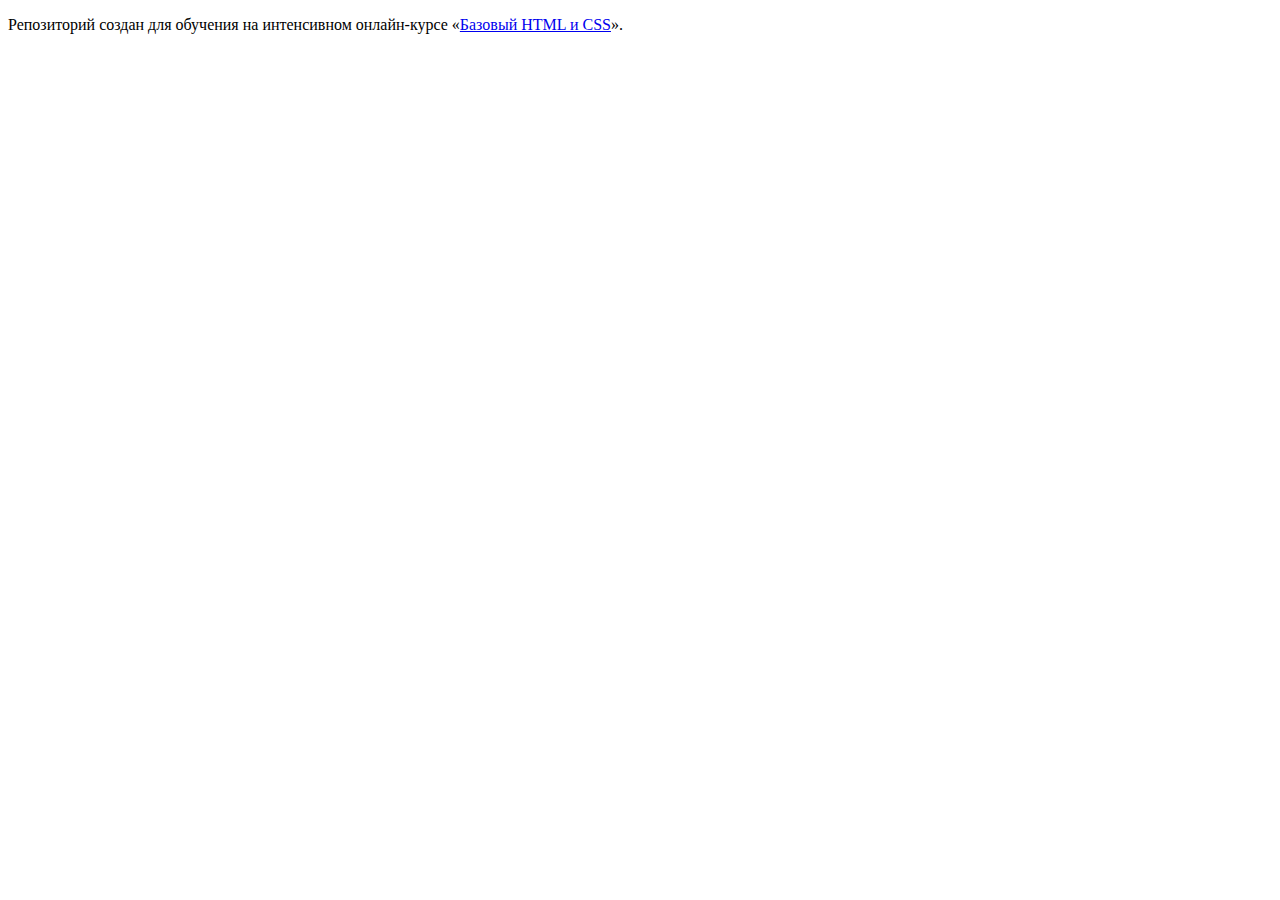
==== index.html @ a27f7fc7 ":hatching_chick:" ====
<!DOCTYPE html>
<html lang="ru">
  <head>
    <meta charset="utf-8">
    <title>HTML Academy: Нёрдс</title>
  </head>
  <body>

    <p>Репозиторий создан для обучения на интенсивном онлайн‑курсе «<a href="https://htmlacademy.ru/intensive/htmlcss">Базовый HTML и CSS</a>».</p>

  </body>
</html>
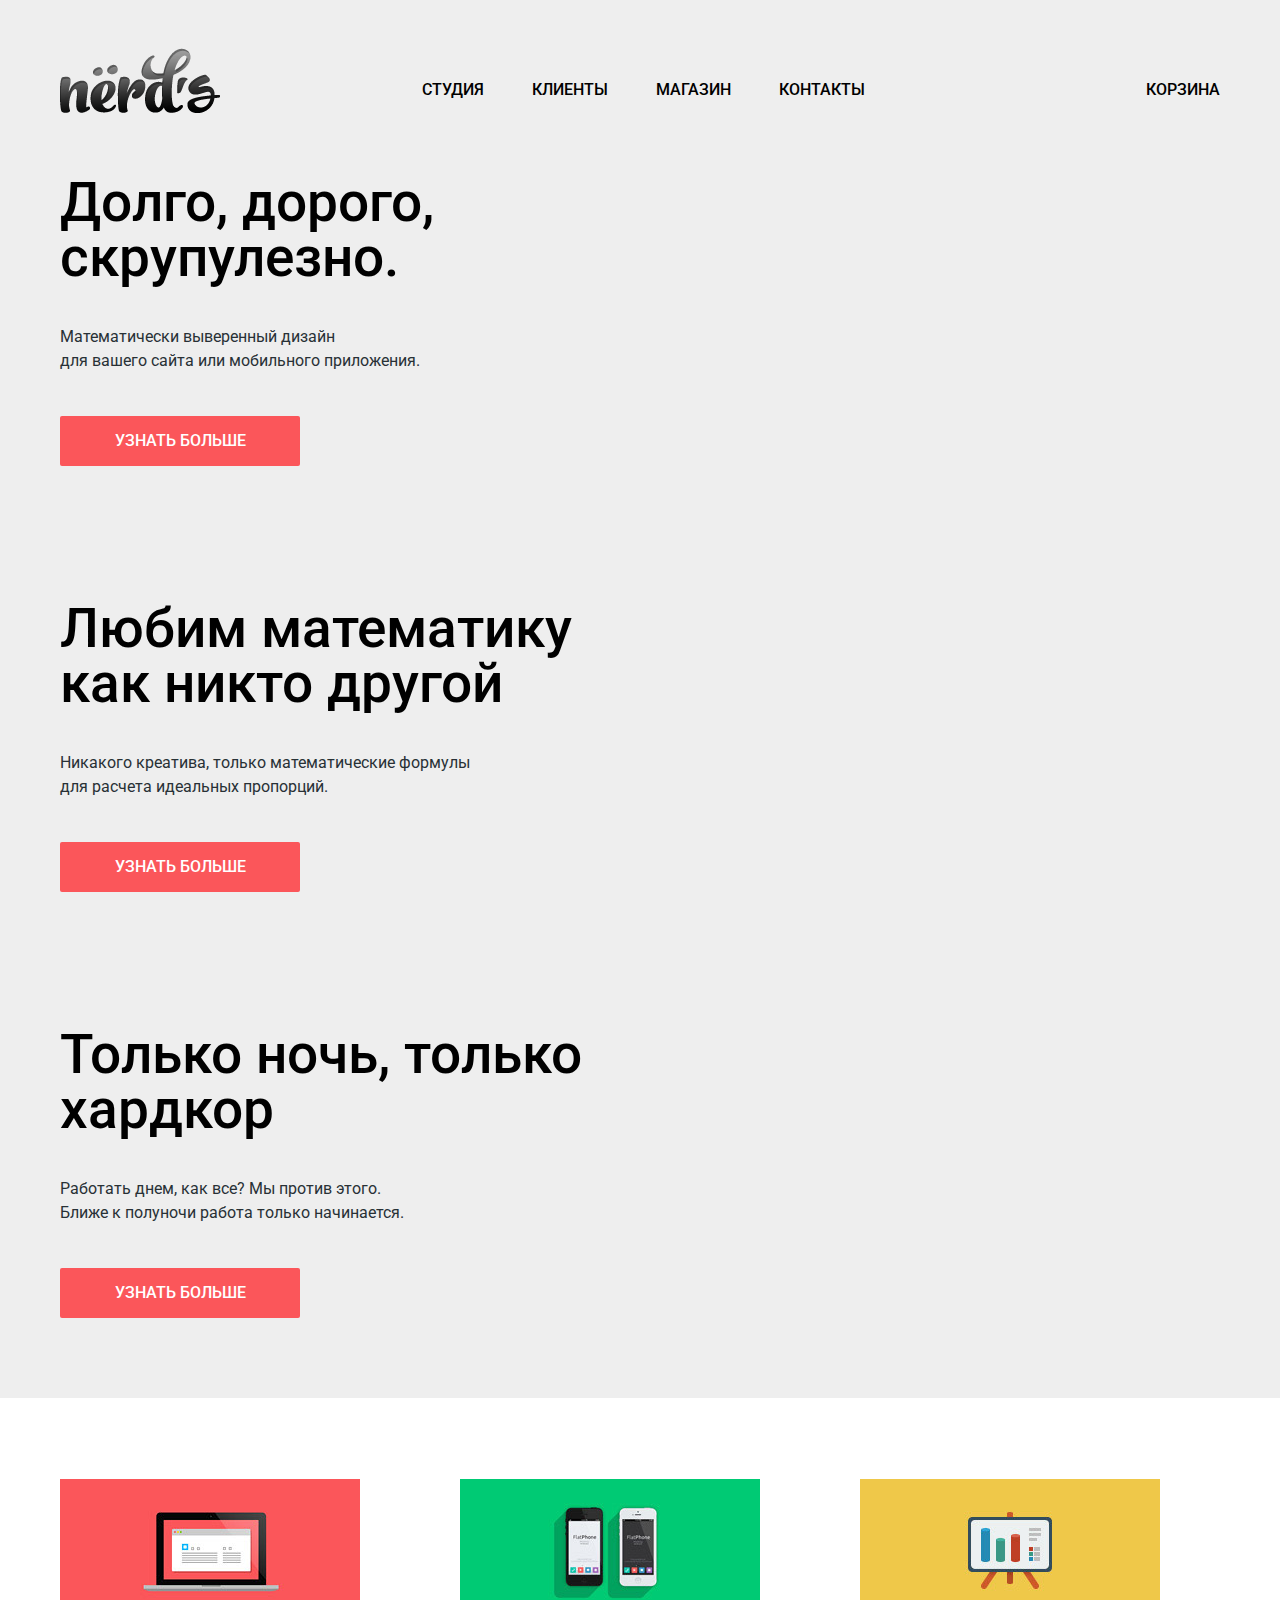
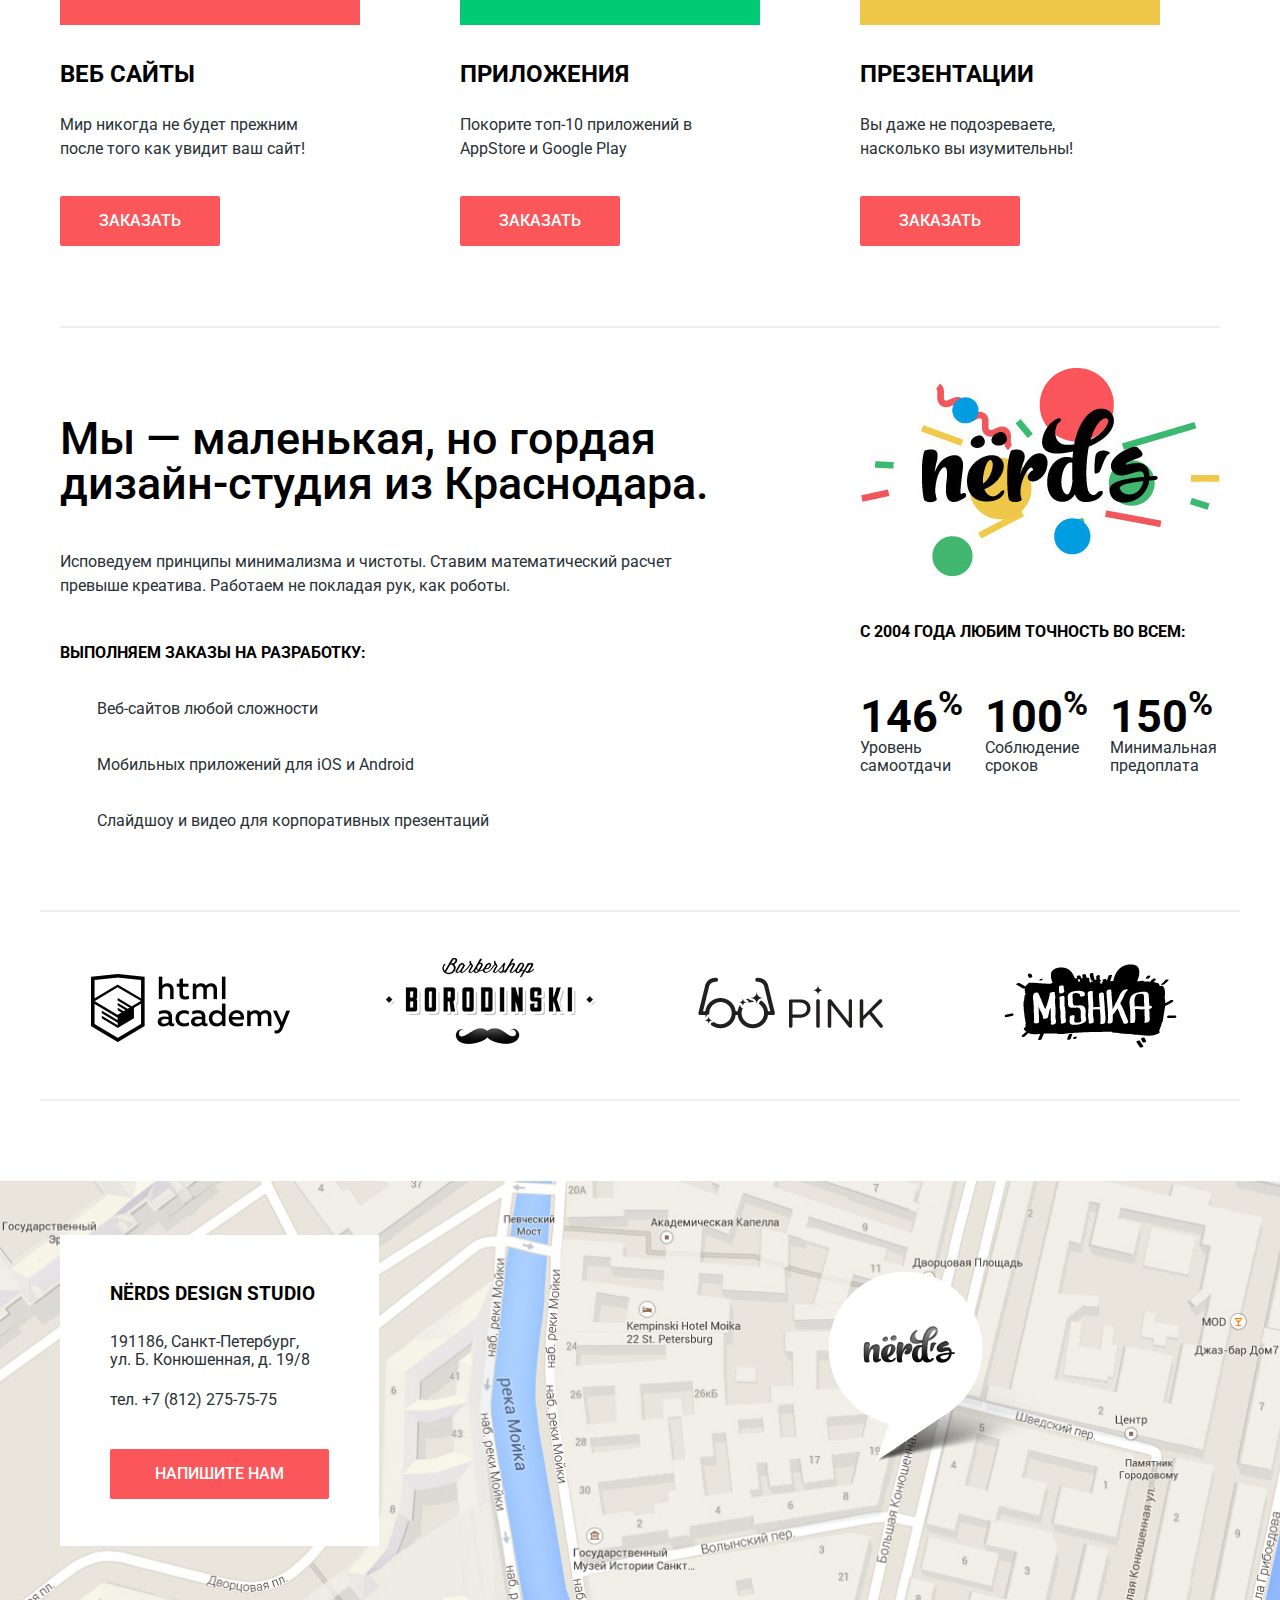
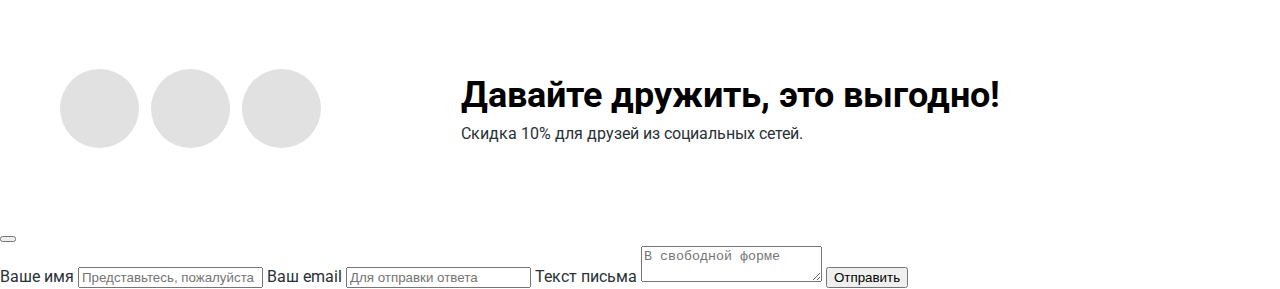
==== commit b2bfcce0: "Разметка + сетки" ====
--- a/index.html
+++ b/index.html
@@ -1,12 +1,187 @@
 <!DOCTYPE html>
 <html lang="ru">
-  <head>
-    <meta charset="utf-8">
-    <title>HTML Academy: Нёрдс</title>
-  </head>
-  <body>
+	<head>
+		<meta charset="utf-8">
+		<title>Nerds</title>
+		<link href="css/normalize.css" rel="stylesheet">
+		<link href="css/style.css" rel="stylesheet">
+		<link href="https://fonts.googleapis.com/css?family=Roboto:400,500,700&amp;subset=cyrillic,latin-ext" rel="stylesheet">
+	</head>
 
-    <p>Репозиторий создан для обучения на интенсивном онлайн‑курсе «<a href="https://htmlacademy.ru/intensive/htmlcss">Базовый HTML и CSS</a>».</p>
+	<body>
+		<div class="wrapper">
+			<header class="container header">
+				<div class="container-flex">
+					<a class="logo">
+						<img class="logo-image" src="img/header-logo.png" width="160" height="65">
+					</a>
 
-  </body>
+					<nav class="nav">
+						<a class="nav-link" href="#">Студия</a>
+						<a class="nav-link" href="#">Клиенты</a>
+						<a class="nav-link" href="catalog.html">Магазин</a>
+						<a class="nav-link" href="#">Контакты</a>
+					</nav>
+
+					<div class="basket">
+						<a class="basket-link" href="#">Корзина</a>
+					</div>
+				</div>
+			</header>
+
+			<div class="slider container">
+				<div class="slide slide-1">
+					<h2 class="slide-title">Долго, дорого, скрупулезно.</h2>
+
+					<p class="slide-description">
+						Математически выверенный дизайн<br>
+						для вашего сайта или мобильного приложения.
+					</p>
+
+					<a class="button" href="#">Узнать больше</a>
+				</div>
+				<div class="slide slide-2">
+					<h2 class="slide-title">Любим математику как никто другой</h2>
+
+					<p class="slide-description">
+						Никакого креатива, только математические формулы<br>
+						для расчета идеальных пропорций.
+					</p>
+
+					<a class="button" href="#">Узнать больше</a>
+				</div>
+				<div class="slide slide-3">
+					<h2 class="slide-title">Только ночь, только хардкор</h2>
+
+					<p class="slide-description">
+						Работать днем, как все? Мы против этого.<br>
+						Ближе к полуночи работа только начинается.
+					</p>
+
+					<a class="button" href="#">Узнать больше</a>
+				</div>
+			</div>
+		</div>
+
+		<main>
+			<section class="container advantages">
+				<ul class="advantages-list">
+					<li class="advantages-item">
+						<img class="advantages-image" src="img/advantages-1.jpg" width="300" height="146" alt="вууб сайты">
+						<h3 class="advantages-title">Веб сайты</h3>
+						<p class="advantages-description">Мир никогда не будет прежним после того как увидит ваш сайт!</p>
+						<a class="button order-button" href="">Заказать</a>
+					</li>
+
+					<li class="advantages-item">
+						<img class="advantages-image" src="img/advantages-2.jpg" width="300" height="146" alt="приложения">
+						<h3 class="advantages-title">Приложения</h3>
+						<p class="advantages-description">Покорите топ-10 приложений в AppStore и Google Play</p>
+						<a class="button order-button" href="">Заказать</a>
+					</li>
+
+					<li class="advantages-item">
+						<img class="advantages-image" src="img/advantages-3.jpg" width="300" height="146" alt="презентации">
+						<h3 class="advantages-title">Презентации</h3>
+						<p class="advantages-description">Вы даже не подозреваете, насколько вы изумительны!</p>
+						<a class="button order-button" href="">Заказать</a>
+					</li>
+				</ul>
+			</section>
+
+			<section class="about-us container">
+				<div class="about-us-content">
+					<div class="about-us-left">
+						<h2 class="about-us-title">Мы — маленькая, но гордая дизайн-студия из Краснодара.</h2>
+
+						<p class="about-us-description">
+							Исповедуем принципы минимализма и чистоты. Ставим математический расчет превыше креатива. Работаем не покладая рук, как роботы.
+						</p>
+
+						<p class="about-us-orders">Выполняем заказы на разработку:</p>
+
+						<ul class="services">
+							<li class="services-item">Веб-сайтов любой сложности</li>
+							<li class="services-item">Мобильных приложений для iOS и Android</li>
+							<li class="services-item">Слайдшоу и видео для корпоративных презентаций</li>
+						</ul>
+					</div>
+
+					<div class="about-us-right">
+						<img class="company-logo" src="img/main-logo.jpg" width="360" height="208" alt="company-logo">
+
+						<p class="about-us-text">с 2004 года Любим точность во всем:</p>
+
+						<ul class="benefits">
+							<li class="benefits-item">
+								<b class="benefits-persentage">146<sup>%</sup></b>
+								<p class="benefits-description">Уровень самоотдачи</p>
+							</li>
+
+							<li class="benefits-item">
+								<b class="benefits-persentage">100<sup>%</sup></b>
+								<p class="benefits-description">Соблюдение сроков</p>
+							</li>
+
+							<li class="benefits-item">
+								<b class="benefits-persentage">150<sup>%</sup></b>
+								<p class="benefits-description">Минимальная предоплата</p>
+							</li>
+						</ul>
+					</div>
+				</div>
+			</section>
+
+			<section class="partners container">
+				<div class="partners-list">
+					<a class="partners-link" href="#"><img class="clients-logo" src="img/partners-logo-1.png" width="199" height="68" alt="html-academy-logo"></a>
+					<a class="partners-link" href="#"><img class="clients-logo" src="img/partners-logo-2.png" width="209" height="90" alt="borodinski-logo"></a>
+					<a class="partners-link" href="#"><img class="clients-logo" src="img/partners-logo-3.png" width="185" height="52" alt="pink-logo"></a>
+					<a class="partners-link" href="#"><img class="clients-logo" src="img/partners-logo-4.png" width="173" height="84" alt="mishka-logo"></a>
+				</div>
+			</section>
+
+			<section class="contacts">
+				<div class="container">
+					<div class="contacts-block">
+						<h3 class="contacts-title">Nёrds Design Studio</h3>
+						<p class="contacts-address">191186, Санкт-Петербург,<br> ул. Б. Конюшенная, д. 19/8</p>
+						<p class="contacts-phone">тел. +7 (812) 275-75-75</p>
+						<a class="button contacts-feedback-open" href="#">Напишите нам</a>
+					</div>
+				</div>
+			</section>
+		</main>
+
+		<footer class="footer container">
+			<div class="container-flex">
+				<div class="social">
+					<a class="social-button twitter" href="#" aria-label="Твиттер">Твиттер</a>
+					<a class="social-button facebook" href="#" aria-label="Фейсбук">Фейсбук</a>
+					<a class="social-button instagramm" href="#" aria-label="Инстаграмм">Инстаграмм</a>
+				</div>
+
+				<div class="footer-content">
+					<h3 class="footer-title">Давайте дружить, это выгодно!</h3>
+					<p class="footer-offer">Скидка 10% для друзей из социальных сетей.</p>
+				</div>
+			</div>
+		</footer>
+
+		<div class="feedback">
+			<button class="feedback-close" type="button" title="Закрыть"></button>
+			<form class="feedback-form" action="#" method="post">
+				<label class="feedback-name" for="name">Ваше имя</label>
+				<input class="feedback-field" type="text" name="name" id="name" placeholder="Представьтесь, пожалуйста">
+
+				<label class="feedback-email" for="email">Ваш email</label>
+				<input class="feedback-field" type="email" name="email" id="email" placeholder="Для отправки ответа">
+
+				<label class="feedback-text" for="text">Текст письма</label>
+				<textarea class="feedback-field" name="text" id="text" placeholder="В свободной форме"></textarea>
+
+				<input class="feedback-send" type="submit" value="Отправить">
+			</form>
+		</div>
+	</body>
 </html>
--- a/css/style.css
+++ b/css/style.css
@@ -0,0 +1,739 @@
+
+body {
+	margin: 0;
+	padding: 0;
+	min-width: 1200px;
+	font-family: "Roboto", "Arial", sans-serif;
+	font-size: 16px;
+	line-height: 1.5;
+	font-weight: normal;
+	color: #283136;
+	background-color: #ffffff;
+}
+
+a {
+	text-decoration: none;
+	color: #000000;
+}
+
+.wrapper {
+	background-color: #eeeeee;
+}
+
+.container {
+	box-sizing: border-box;
+	width: 1200px;
+	padding: 0 20px;
+	margin: 0 auto;
+}
+
+.header {
+	padding-top: 48px;
+}
+
+.container-flex {
+	display: flex;
+	flex-wrap: wrap;
+}
+
+.nav {
+	margin-left: 202px;
+	padding-top: 27px;
+	font-size: 0; 
+}
+
+.nav-link {
+	margin-right: 48px;
+	text-transform: uppercase;
+	font-size: 16px;
+	line-height: 30px;
+	font-weight: 500;
+	color: #000000;
+}
+
+.basket {
+	margin-left: auto;
+	padding-top: 27px;
+	font-size: 0;
+}
+
+.basket-link {
+	text-transform: uppercase;
+	font-size: 16px;
+	line-height: 30px;
+	font-weight: 500;
+	color: #000000;
+}
+
+.slide {
+	padding-top: 55px;
+	padding-bottom: 80px;
+}
+
+.slide-title {
+	margin: 0;
+	box-sizing: border-box;
+	width: 560px;
+	text-align: left;
+	font-size: 55px;
+	line-height: 55px;
+	font-weight: 500;
+	color: #000000;
+	margin-bottom: 40px;
+}
+
+.slide-description {
+	margin: 0;
+	margin-bottom: 43px;
+}
+
+.button {
+	display: inline-block;
+	box-sizing: border-box;
+	width: 240px;
+	padding: 16px 10px;
+	text-align: center;
+	text-transform: uppercase;
+	line-height: 18px;
+	font-weight: 500;
+	color: #ffffff;
+	background-color: #fb565a;
+	border: none;
+	border-radius: 2px;
+	cursor: pointer;
+}
+
+.catalog-title {
+	margin: 0;
+	margin-top: 95px;
+	width: 960px;
+	margin-left: auto;
+	margin-right: auto;
+	padding-bottom: 117px;
+	text-align: center;
+	font-size: 55px;
+	line-height: 55px;
+	font-weight: 500;
+	color: #000000;
+}
+
+.advantages-list {
+	display: flex;
+	flex-wrap: wrap;
+	margin: 0;
+	padding: 0;
+	list-style: none;
+	padding-top: 81px;
+	padding-bottom: 80px;
+	border-bottom: 2px solid #eeeeee;
+}
+
+.advantages-item {
+	width: 360px;
+}
+
+.advantages-item:not(:first-child) {
+	margin-left: 40px;
+}
+
+.advantages-image {
+	margin-bottom: 27px;
+}
+
+.advantages-title {
+	margin: 0;
+	text-transform: uppercase;
+	font-size: 24px;
+	line-height: 30px;
+	font-weight: bold;
+	color: #000000;
+	margin-bottom: 24px;
+}
+
+.advantages-description {
+	margin: 0;
+	width: 260px;
+	margin-bottom: 35px;
+}
+
+.order-button {
+	width: 160px;
+}
+
+.about-us-content {
+	display: flex;
+	flex-wrap: wrap;
+	padding-bottom: 77px;
+}
+
+.about-us-left {
+	box-sizing: border-box;
+	width: 660px;
+	padding-top: 88px;
+}
+
+.about-us-title {
+	margin: 0;
+	font-size: 45px;
+	line-height: 45px;
+	font-weight: 500;
+	color: #000000;
+	margin-bottom: 44px;
+}
+
+.about-us-description {
+	margin: 0;
+	margin-bottom: 43px;
+}
+
+.about-us-orders {
+	margin: 0;
+	text-transform: uppercase;
+	font-weight: bold;
+	color: #000000;
+}
+
+.services {
+	margin: 0;
+	padding: 0;
+	list-style: none;
+}
+
+.services-item {
+	margin-top: 32px;
+	padding-left: 37px;
+}
+
+.about-us-right {
+	margin-left: auto;
+	box-sizing: border-box;
+	width: 360px;
+	padding-top: 40px;
+}
+
+.about-us-text {
+	margin-top: 37px;
+	margin-bottom: 50px;
+	text-transform: uppercase;
+	font-weight: bold;
+	color: #000000;
+}
+
+.benefits {
+	margin: 0;
+	padding: 0;
+	list-style: none;
+	display: flex;
+	flex-wrap: wrap;
+}
+
+.benefits-item {
+	max-width: 105px;
+}
+
+.benefits-item:not(:first-child) {
+	margin-left: 20px;
+}
+ 
+.benefits-persentage {
+	font-size: 45px;
+	line-height: 45px;
+	font-weight: bold;
+	color: #000000;
+	margin-bottom: 30px;
+}
+
+.benefits-description {
+	margin: 0;
+	line-height: 18px;
+}
+
+.about-us {
+	border-bottom: 2px solid #eeeeee;
+}
+
+.partners {
+	padding-top: 46px;
+	padding-bottom: 44px;
+	border-bottom: 2px solid #eeeeee;
+	margin-bottom: 80px;
+}
+
+.partners-list {
+	display: flex;
+	flex-wrap: wrap;
+	justify-content: space-between;
+	align-items: flex-start;
+}
+
+.partners-link {
+	box-sizing: border-box;
+	width: 260px;
+	text-align: center;
+}
+
+.partners-link:nth-child(1) {
+	margin-top: 16px;
+}
+
+.partners-link:nth-child(3) {
+	margin-top: 19px;
+}
+
+.partners-link:nth-child(4) {
+	margin-top: 6px;
+}
+
+.contacts {
+	padding: 54px 0;
+	background-image: url("../img/map-marker.png"),
+					  url("../img/map.jpg");
+	background-repeat: no-repeat;
+	background-size: 231px, cover;
+	background-position: 828px 90px, 0 0;
+}
+
+
+.contacts-block {
+	box-sizing: border-box;
+	width: 319px;
+	padding: 50px;
+	padding-bottom: 47px;
+	background-color: #ffffff;
+}
+
+.contacts-title {
+	margin: 0;
+	text-transform: uppercase;
+	line-height: 18px;
+	font-weight: bold;
+	color: #000000;
+	margin-bottom: 30px;
+}
+
+.contacts-address,
+.contacts-phone {
+	margin: 0;
+	line-height: 18px;
+	margin-bottom: 22px;
+}
+
+.contacts-phone {
+	margin-bottom: 40px;
+}
+
+.contacts-feedback-open {
+	width: 100%;
+} 
+
+.social {
+	margin-top: 69px;
+	font-size: 0;
+}
+
+.social-button {
+	display: inline-block;
+	vertical-align: top;
+	box-sizing: border-box;
+	width: 79px;
+	height: 79px;
+	border-radius: 50%;
+	background-color: #e1e1e1;
+}
+
+.social-button:not(:last-child) {
+	margin-right: 12px;
+}
+
+.footer-content {
+	margin-top: 77px;
+	margin-left: 140px;
+	margin-bottom: 77px
+}
+
+.footer-title {
+	margin: 0;
+	font-size: 36px;
+	line-height: 36px;
+	font-weight: bold;
+	color: #000000;
+	margin-bottom: 10px;
+}
+
+.footer-offer {
+	margin: 0;
+	line-height: 22px;
+}
+
+/*catalog*/
+
+.catalog-content-flex {
+	display: flex;
+	flex-wrap: wrap;
+	justify-content: space-between;
+	align-items: flex-start;
+	padding-top: 57px;
+}
+
+.filter-form {
+	width: 260px;
+}
+
+.filter-item {
+	margin: 0;
+	padding: 0;
+	border: none;
+}
+
+.filter-title {
+	margin: 0;
+	padding: 0;
+	text-transform: uppercase;
+	font-size: 18px;
+	line-height: 30px;
+	font-weight: bold;
+	color: #000000;
+	margin-bottom: 24px;
+}
+
+.range-title {
+	margin-bottom: 55px;
+}
+
+.sorting-title {
+	margin-bottom: 0;
+}
+
+.filter-form > .filter-item {
+	margin-bottom: 46px;
+}
+
+.filter-form > .filter-item:nth-child(1) {
+	margin-bottom: 56px;
+}
+
+.range-controls {
+	position: relative;
+	box-sizing: border-box;
+	width: 260px;
+	height: 80px;
+	padding: 39px 21px;
+	border-radius: 2px;
+	background-color: #eeeeee;
+	margin-bottom: 14px;
+}
+
+.scale {
+	height: 2px;
+	background-color: #d7dcde;
+	padding-left: 18px;
+}
+
+.bar {
+	width: 122px;
+	height: 2px;
+	background-color: #00ca74;
+}
+
+.toggle {
+	position: absolute;
+	top: 29px;
+	width: 4px;
+	height: 4px;
+	background-color: #ababab;
+	border: 8px solid #ffffff;
+	border-radius: 50%;
+	cursor: pointer;
+}
+
+.toggle-min {
+	left: 18px;
+}
+
+.toggle-max {
+	left: 160px;
+}
+
+.min-price,
+.max-price {
+	line-height: 22px;
+	text-transform: uppercase;
+}
+
+.min-price {
+	margin-right: 28px;
+} 
+
+.price-value {
+	margin-left: 12px;
+	box-sizing: border-box;
+	width: 80px;
+	padding: 8px;
+	text-align: center;
+	font: inherit;
+	line-height: inherit;
+	border: none;
+	border-radius: 2px;
+	background-color: #eeeeee;
+}
+
+.filter-select {
+	display: none;
+}
+
+.filter-value  {
+	position: relative;
+	display: block;
+	padding-left: 36px;
+	line-height: 22px;
+	margin-bottom: 25px;
+	vertical-align: middle;
+	cursor: pointer;
+}
+
+.filter-value:last-child {
+	margin-bottom: 0;
+}
+
+.filter-value::before {
+	content: "";
+	position: absolute;
+	left: 0;
+	box-sizing: border-box;
+	
+}
+
+.radio::before {
+	top: -1px;
+	width: 24px;
+	height: 24px;
+	border: 4px solid #b8b8b8;
+	border-radius: 50%;
+}
+
+.checkbox::before {
+	top: -1px;
+	width: 23px;
+	height: 23px;
+	border: 2px solid #b8b8b8;
+	border-radius: 4px;
+}
+
+.radio::after {
+	content: "";
+	position: absolute;
+	display: none;
+	left: 8px;
+	top: 7px;
+	width: 8px;
+	height: 8px;
+	border-radius: 50%;
+	background-color: #b8b8b8;
+}
+
+.checkbox::after {
+	content: "";
+	position: absolute;
+	display: none;
+	left: 6px;
+	top: -1px;
+	box-sizing: border-box;
+	width: 21px;
+	height: 13px;
+	border-bottom: 5px solid #b8b8b8;
+	border-left: 5px solid #b8b8b8;
+	box-shadow: 0 2px 0 0 #ffffff,
+				inset 0 -2px 0 0 #ffffff;
+	transform: rotate(-45deg);
+}
+
+.filter-select:checked + .filter-value::after {
+	display: block;
+}
+
+.filter-submit {
+	width: 100%;
+	border: none;
+	color: #000000;
+	background-color: #eeeeee;
+	cursor: pointer;
+}
+
+.product {
+	width: 760px;
+}
+
+.product-sorting {
+	display: flex;
+	flex-wrap: nowrap;
+	align-items: flex-start;
+	margin-bottom: 60px;
+}
+
+.sorting-title {
+	font-size: 18px;
+	line-height: 18px;
+}
+
+.sort-value {
+	text-transform: uppercase;
+	font-size: 14px;
+	line-height: 18px;
+	font-weight: normal;
+	color: #000000;
+	cursor: pointer;
+}
+
+.sort-value:first-of-type {
+	margin-left: auto;
+}
+
+.sort-value:not(:last-of-type) {
+	margin-right: 26px;
+}
+
+.sort-value:last-of-type {
+	margin-right: 50px;
+}
+
+.arrow {
+	padding: 0;
+	box-sizing: border-box;
+	width: 10px;
+	height: 18px;
+	border-top: 9px solid #000000;
+	border-bottom: 9px solid #000000;
+	border-left: 5px solid #000000;
+	border-right: 5px solid #000000;
+	background-color: transparent;
+	cursor: pointer;
+}
+
+.select-prev {
+	margin-right: 20px;
+	border-left-color: transparent;
+	border-right-color: transparent;
+	border-bottom-color: transparent;
+	
+}
+
+.select-next {
+	border-left-color: transparent;
+	border-right-color: transparent;
+	border-top-color: transparent;
+}
+
+.product-container {
+	display: flex;
+	flex-wrap: wrap;
+	justify-content: space-between;
+}
+
+.product-item {
+	position: relative;
+	box-sizing: border-box;
+	width: 360px;
+	margin-bottom: 36px;
+	padding-top: 41px;
+	background-color: rgba(77, 77, 77, 0.12);
+	transition: all 0.5s;
+}
+
+.product-item:hover {
+	background-color: rgba(77, 77, 77, 1)
+}
+
+.product-item::before {
+	content: "";
+	position: absolute;
+	top: 13px;
+	left: 16px;
+	width: 14px;
+	height: 14px;
+	background-color: #ffffff;
+	border-radius: 50%;
+	box-shadow: 22px 0 0 0 #ffffff,
+				44px 0 0 0 #ffffff;
+}
+
+.product-image {
+	display: block;
+	width: 360px;
+	height: 576px;
+}
+
+.product-details {
+	position: absolute;
+	bottom: 0;
+	padding: 29px 60px 43px;
+	text-align: center;
+	background-color: #eeeeee;
+	display: none;
+	transition: all 0.5s;
+}
+
+.product-item:hover .product-details {
+	display: block;
+}
+
+.product-title {
+	margin: 0;
+}
+
+.product-link {
+	text-transform: uppercase;
+	font-size: 18px;
+	line-height: 30px;
+	font-weight: bold;
+	margin-bottom: 23px;
+}
+
+.product-description {
+	margin: 0;
+	line-height: 18px;
+	margin-bottom: 34px;
+}
+
+.product-button {
+	width: 200px;
+}
+
+.page-list {
+	display: flex;
+	flex-wrap: wrap;
+}
+
+.page-number {
+	box-sizing: border-box;
+	width: 50px;
+	border: 3px solid #eeeeee;
+	border-radius: 2px;
+	background-color: #eeeeee;
+	padding: 13px 5px;
+	margin-right: 14px;
+	text-align: center;
+	line-height: 18px;
+	font-weight: 500;
+	text-transform: uppercase;
+}
+.page-number:first-child {
+	margin-left: auto;
+}
+
+.page-number:last-child {
+	margin-right: auto;
+}
+
+.page-current {
+	background-color: transparent;
+	border-color: #dbdbdb;
+}
+
+.page-next {
+	width: 260px;
+}
+
+.page {
+	margin-top: 24px;
+	margin-bottom: 60px;
+}
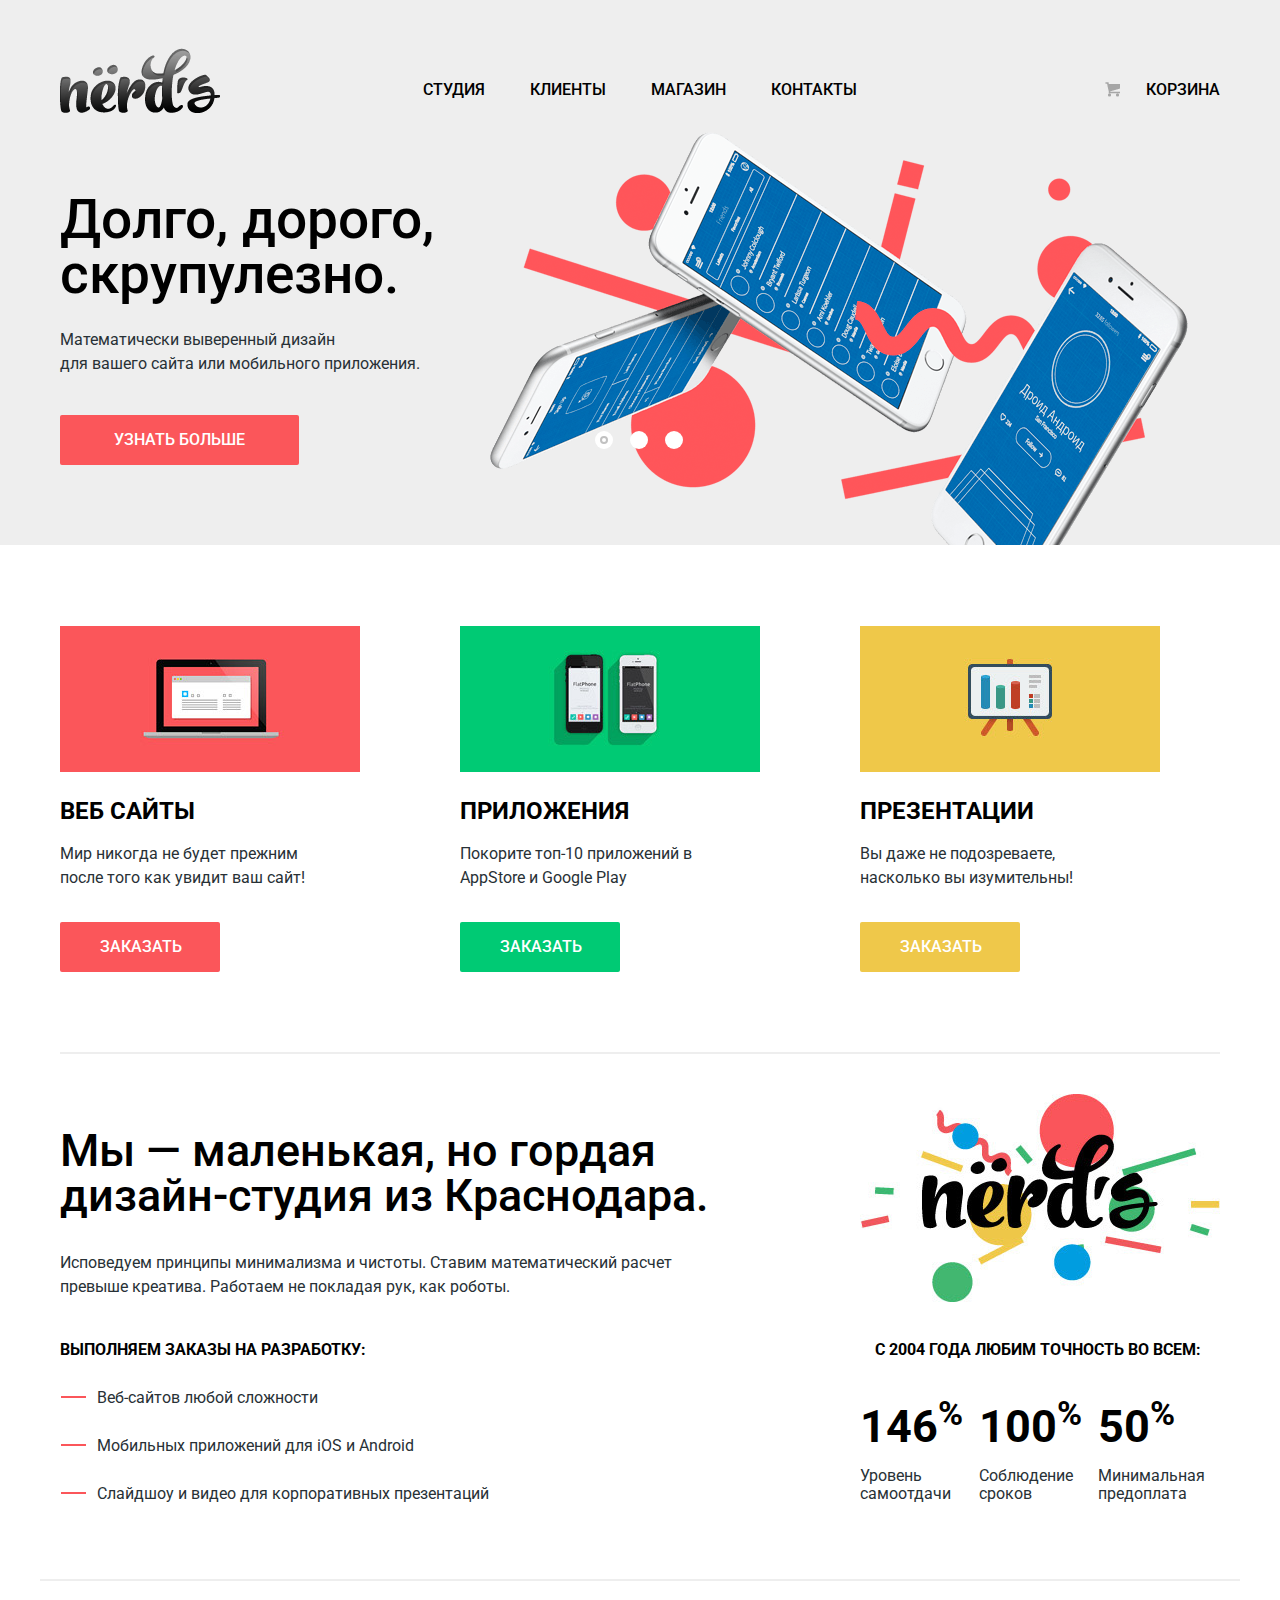
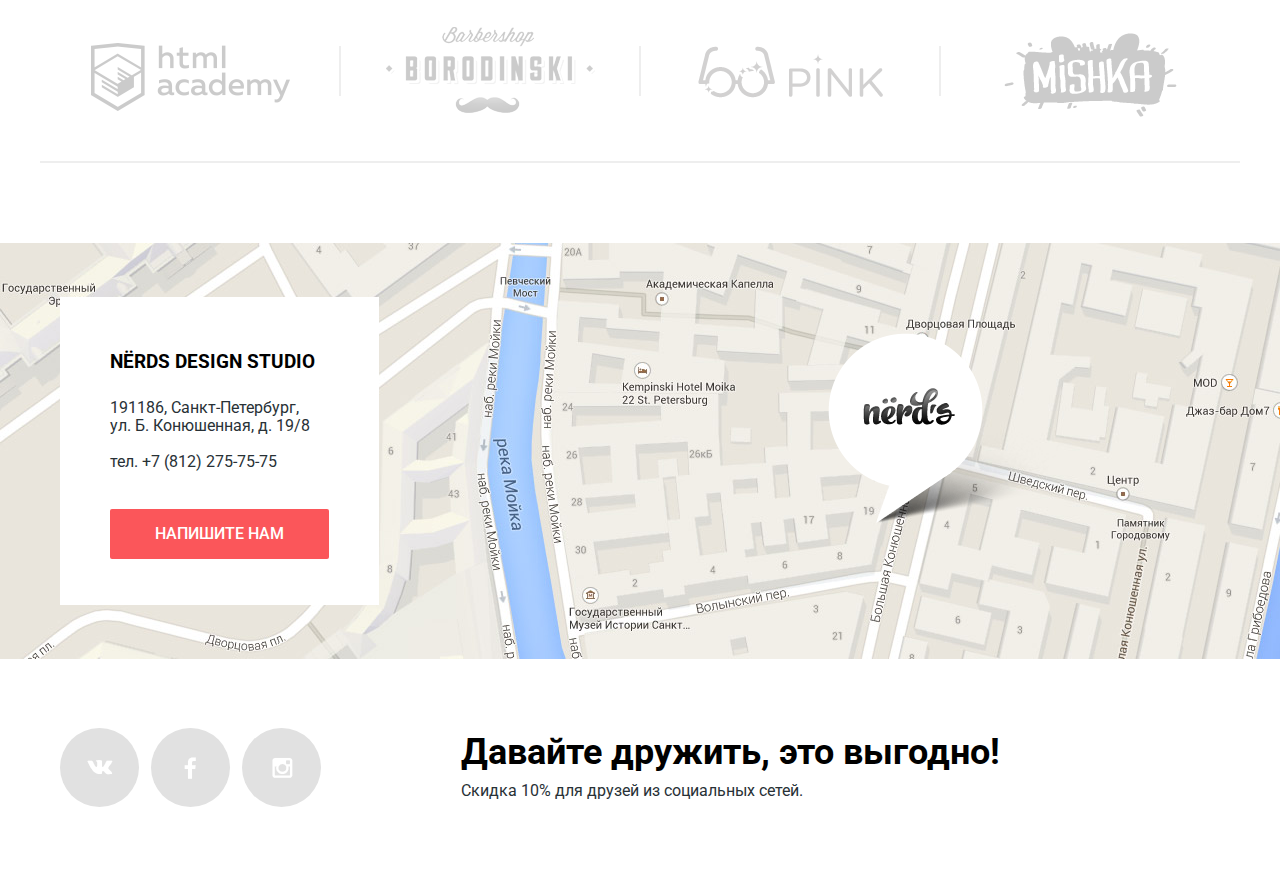
==== commit a6a29763: "Финальная версия" ====
--- a/index.html
+++ b/index.html
@@ -4,7 +4,7 @@
 		<meta charset="utf-8">
 		<title>Nerds</title>
 		<link href="css/normalize.css" rel="stylesheet">
-		<link href="css/style.css" rel="stylesheet">
+		<link href="css/style.min.css" rel="stylesheet">
 		<link href="https://fonts.googleapis.com/css?family=Roboto:400,500,700&amp;subset=cyrillic,latin-ext" rel="stylesheet">
 	</head>
 
@@ -30,6 +30,10 @@
 			</header>
 
 			<div class="slider container">
+				<input class="slide-select slide-select-1" id="select-1" type="radio" name="toggle" checked>
+				<input class="slide-select slide-select-2" id="select-2" type="radio" name="toggle">
+				<input class="slide-select slide-select-3" id="select-3" type="radio" name="toggle">
+
 				<div class="slide slide-1">
 					<h2 class="slide-title">Долго, дорого, скрупулезно.</h2>
 
@@ -38,8 +42,9 @@
 						для вашего сайта или мобильного приложения.
 					</p>
 
-					<a class="button" href="#">Узнать больше</a>
-				</div>
+					<a class="button button-pink slide-button" href="#">Узнать больше</a>
+				</div>
+
 				<div class="slide slide-2">
 					<h2 class="slide-title">Любим математику как никто другой</h2>
 
@@ -48,8 +53,9 @@
 						для расчета идеальных пропорций.
 					</p>
 
-					<a class="button" href="#">Узнать больше</a>
-				</div>
+					<a class="button button-pink slide-button" href="#">Узнать больше</a>
+				</div>
+
 				<div class="slide slide-3">
 					<h2 class="slide-title">Только ночь, только хардкор</h2>
 
@@ -58,7 +64,13 @@
 						Ближе к полуночи работа только начинается.
 					</p>
 
-					<a class="button" href="#">Узнать больше</a>
+					<a class="button button-pink slide-button" href="#">Узнать больше</a>
+				</div>
+
+				<div class="slider-controls">
+					<label class="slider-controls-select toggle-1" for="select-1"></label>
+					<label class="slider-controls-select toggle-2" for="select-2"></label>
+					<label class="slider-controls-select toggle-3" for="select-3"></label>
 				</div>
 			</div>
 		</div>
@@ -70,21 +82,21 @@
 						<img class="advantages-image" src="img/advantages-1.jpg" width="300" height="146" alt="вууб сайты">
 						<h3 class="advantages-title">Веб сайты</h3>
 						<p class="advantages-description">Мир никогда не будет прежним после того как увидит ваш сайт!</p>
-						<a class="button order-button" href="">Заказать</a>
+						<a class="button button-pink order-button" href="">Заказать</a>
 					</li>
 
 					<li class="advantages-item">
 						<img class="advantages-image" src="img/advantages-2.jpg" width="300" height="146" alt="приложения">
 						<h3 class="advantages-title">Приложения</h3>
 						<p class="advantages-description">Покорите топ-10 приложений в AppStore и Google Play</p>
-						<a class="button order-button" href="">Заказать</a>
+						<a class="button button-green order-button" href="">Заказать</a>
 					</li>
 
 					<li class="advantages-item">
 						<img class="advantages-image" src="img/advantages-3.jpg" width="300" height="146" alt="презентации">
 						<h3 class="advantages-title">Презентации</h3>
 						<p class="advantages-description">Вы даже не подозреваете, насколько вы изумительны!</p>
-						<a class="button order-button" href="">Заказать</a>
+						<a class="button button-yellow order-button" href="">Заказать</a>
 					</li>
 				</ul>
 			</section>
@@ -124,7 +136,7 @@
 							</li>
 
 							<li class="benefits-item">
-								<b class="benefits-persentage">150<sup>%</sup></b>
+								<b class="benefits-persentage">50<sup>%</sup></b>
 								<p class="benefits-description">Минимальная предоплата</p>
 							</li>
 						</ul>
@@ -134,20 +146,21 @@
 
 			<section class="partners container">
 				<div class="partners-list">
-					<a class="partners-link" href="#"><img class="clients-logo" src="img/partners-logo-1.png" width="199" height="68" alt="html-academy-logo"></a>
-					<a class="partners-link" href="#"><img class="clients-logo" src="img/partners-logo-2.png" width="209" height="90" alt="borodinski-logo"></a>
-					<a class="partners-link" href="#"><img class="clients-logo" src="img/partners-logo-3.png" width="185" height="52" alt="pink-logo"></a>
-					<a class="partners-link" href="#"><img class="clients-logo" src="img/partners-logo-4.png" width="173" height="84" alt="mishka-logo"></a>
+					<a class="partners-link" href="#"><img class="partners-logo" src="img/partners-logo-1.png" width="199" height="68" alt="html-academy-logo"></a>
+					<a class="partners-link" href="#"><img class="partners-logo" src="img/partners-logo-2.png" width="209" height="90" alt="borodinski-logo"></a>
+					<a class="partners-link" href="#"><img class="partners-logo" src="img/partners-logo-3.png" width="185" height="52" alt="pink-logo"></a>
+					<a class="partners-link" href="#"><img class="partners-logo" src="img/partners-logo-4.png" width="173" height="84" alt="mishka-logo"></a>
 				</div>
 			</section>
 
 			<section class="contacts">
+				<iframe src="https://api-maps.yandex.ua/frame/v1/-/CBQiNGAgPA" width="100%" height="100%" frameborder="0"></iframe>
 				<div class="container">
 					<div class="contacts-block">
 						<h3 class="contacts-title">Nёrds Design Studio</h3>
-						<p class="contacts-address">191186, Санкт-Петербург,<br> ул. Б. Конюшенная, д. 19/8</p>
+						<p class="contacts-address">191186, Санкт-Петербург,<br>ул. Б. Конюшенная, д. 19/8</p>
 						<p class="contacts-phone">тел. +7 (812) 275-75-75</p>
-						<a class="button contacts-feedback-open" href="#">Напишите нам</a>
+						<a class="button button-pink contacts-feedback-open" href="#">Напишите нам</a>
 					</div>
 				</div>
 			</section>
@@ -156,7 +169,7 @@
 		<footer class="footer container">
 			<div class="container-flex">
 				<div class="social">
-					<a class="social-button twitter" href="#" aria-label="Твиттер">Твиттер</a>
+					<a class="social-button vk" href="#" aria-label="Вконтакте">Вконтакте</a>
 					<a class="social-button facebook" href="#" aria-label="Фейсбук">Фейсбук</a>
 					<a class="social-button instagramm" href="#" aria-label="Инстаграмм">Инстаграмм</a>
 				</div>
@@ -169,19 +182,28 @@
 		</footer>
 
 		<div class="feedback">
-			<button class="feedback-close" type="button" title="Закрыть"></button>
+			<button class="feedback-close-button" type="button" title="Закрыть"></button>
+			<h2 class="feedback-title">Напишите нам</h2>
 			<form class="feedback-form" action="#" method="post">
-				<label class="feedback-name" for="name">Ваше имя</label>
-				<input class="feedback-field" type="text" name="name" id="name" placeholder="Представьтесь, пожалуйста">
-
-				<label class="feedback-email" for="email">Ваш email</label>
-				<input class="feedback-field" type="email" name="email" id="email" placeholder="Для отправки ответа">
-
-				<label class="feedback-text" for="text">Текст письма</label>
-				<textarea class="feedback-field" name="text" id="text" placeholder="В свободной форме"></textarea>
-
-				<input class="feedback-send" type="submit" value="Отправить">
+				<div class="feedback-section">
+					<label class="feedback-label" for="name">Ваше имя</label>
+					<input class="feedback-field" type="text" name="name" id="name" placeholder="Представьтесь, пожалуйста">
+				</div>
+
+				<div class="feedback-section">
+					<label class="feedback-label" for="email">Ваш email</label>
+					<input class="feedback-field" type="email" name="email" id="email" placeholder="Для отправки ответа">
+				</div>
+
+				<div class="feedback-section">
+					<label class="feedback-label" for="text">Текст письма</label>
+					<textarea class="feedback-field feedback-text" name="text" id="text" placeholder="В свободной форме"></textarea>
+				</div>
+
+				<input class="button button-pink feedback-send" type="submit" value="Отправить">
 			</form>
 		</div>
+
+		<script src="js/scripts.min.js"></script>
 	</body>
 </html>
--- a/css/style.min.css
+++ b/css/style.min.css
@@ -0,0 +1 @@
+body{margin:0;padding:0;min-width:1200px;font-family:"Roboto","Arial",sans-serif;font-size:16px;line-height:1.5;font-weight:400;color:#283136;background-color:#fff}a{text-decoration:none;color:#000}.wrapper{background-color:#eee}.container{-webkit-box-sizing:border-box;box-sizing:border-box;width:1200px;padding:0 20px;margin:0 auto}.header{padding-top:48px}.container-flex{display:-webkit-box;display:-ms-flexbox;display:flex;-ms-flex-wrap:wrap;flex-wrap:wrap}.logo-active:focus,.logo-active:hover{outline:0;opacity:.8}.logo-active:active{opacity:.3}.nav{margin-left:auto;margin-right:auto;padding-top:27px;font-size:0}.nav-link{position:relative;margin-right:45px;text-transform:uppercase;font-size:16px;line-height:30px;font-weight:500;color:#000}.basket-link::after,.nav-link::after{content:"";position:absolute;left:0;right:0;bottom:-10px;height:2px;background-color:#fb565a;display:none}.basket{padding-top:27px;font-size:0}.basket-link{position:relative;text-transform:uppercase;font-size:16px;line-height:30px;font-weight:500;color:#000;padding-left:41px}.basket-link::after{left:41px}.basket-link::before{content:"";position:absolute;top:2px;left:0;width:15px;height:15px;background:url(../img/sprite-icon.png) no-repeat -3px -42px;opacity:.3}.basket-link:focus,.basket-link:hover,.nav-link:not(.active):focus,.nav-link:not(.active):hover{outline:0;color:#fb565a}.basket-link:not(.active):active,.nav-link:not(.active):active{color:rgba(0,0,0,.3)}.active::after{display:block}.slider{position:relative}.slide{padding-top:72px;padding-bottom:80px;display:none}.slide-1,.slide-2,.slide-3{background-image:url(../img/slide1.png);background-repeat:no-repeat;background-position:430px 12px}.slide-2,.slide-3{background-image:url(../img/slide2.png);background-position:500px 0}.slide-3{background-image:url(../img/slide3.png);background-position:400px 15px}.filter-select:checked+.filter-value::after,.slide-select-1:checked~.slide-1,.slide-select-1:checked~.slider-controls .toggle-1::before,.slide-select-2:checked~.slide-2,.slide-select-2:checked~.slider-controls .toggle-2::before,.slide-select-3:checked~.slide-3,.slide-select-3:checked~.slider-controls .toggle-3::before{display:block}.slide-select{display:none}.slide-title{-webkit-box-sizing:border-box;box-sizing:border-box;width:560px;text-align:left;font-size:55px;line-height:55px;font-weight:500;color:#000;margin:0 0 26px}.slide-description{margin:0 0 39px}.button{display:inline-block;-webkit-box-sizing:border-box;box-sizing:border-box;padding:16px 40px;text-align:center;text-transform:uppercase;line-height:18px;font-weight:500;color:#fff;border:0;border-radius:2px;cursor:pointer;outline:0}.button-pink{background-color:#fb565a}.button-pink:focus,.button-pink:hover{background-color:#e74246}.button:active{color:rgba(255,255,255,.3);-webkit-box-shadow:inset 0 3px 0 0 rgba(0,0,0,.1);box-shadow:inset 0 3px 0 0 rgba(0,0,0,.1)}.button-pink:active{background-color:#d7373b}.button-green{background-color:#00ca74}.button-green:focus,.button-green:hover{background-color:#00bc6c}.button-green:active{background-color:#00aa62}.button-yellow{background-color:#efc84a}.button-yellow:focus,.button-yellow:hover{background-color:#eab534}.button-yellow:active{background-color:#e5a722}.button-gray{background-color:#eee;color:#000}.button-gray:not(.page-current):focus,.button-gray:not(.page-current):hover{background-color:#dfdfdf}.button-gray:active{background-color:#d5d5d5;color:rgba(0,0,0,.3);-webkit-box-shadow:inset 0 3px 0 0 rgba(0,0,0,.1);box-shadow:inset 0 3px 0 0 rgba(0,0,0,.1)}.slide-button{padding:16px 54px}.slider-controls{position:absolute;bottom:96px;left:555px;font-size:0}.slider-controls-select,.slider-controls-select::before{-webkit-box-sizing:border-box;box-sizing:border-box;border-radius:50%}.slider-controls-select{vertical-align:top;background-color:#fff;margin-right:17px;cursor:pointer;position:relative;display:inline-block;width:18px;height:18px}.slider-controls-select::before{content:"";position:absolute;top:50%;left:50%;-webkit-transform:translate(-50%,-50%);transform:translate(-50%,-50%);width:8px;height:8px;border:2px solid #c1c1c1;display:none}.catalog-title{width:960px;margin:71px auto 0;padding-bottom:109px;text-align:center;font-size:55px;line-height:55px;font-weight:500;color:#000}.advantages-list{display:-webkit-box;display:-ms-flexbox;display:flex;-ms-flex-wrap:wrap;flex-wrap:wrap;margin:0;list-style:none;padding:81px 0 80px;border-bottom:2px solid #eee}.advantages-item{width:360px}.advantages-item:not(:first-child){margin-left:40px}.advantages-image{margin-bottom:17px}.advantages-title{text-transform:uppercase;font-size:24px;line-height:30px;font-weight:700;color:#000;margin:0 0 16px}.advantages-description{width:260px;margin:0 0 32px}.order-button{width:160px}.about-us-content{display:-webkit-box;display:-ms-flexbox;display:flex;-ms-flex-wrap:wrap;flex-wrap:wrap;padding-bottom:73px}.about-us-left{-webkit-box-sizing:border-box;box-sizing:border-box;width:660px;padding-top:74px}.about-us-title{font-size:45px;line-height:45px;font-weight:500;color:#000;margin:0 0 33px}.about-us-description{margin:0 0 39px}.about-us-orders{margin:0;text-transform:uppercase;font-weight:700;color:#000}.services{margin:0;padding:0;list-style:none}.services-item{position:relative;margin-top:24px;padding-left:37px}.services-item::before{content:"";position:absolute;top:10px;left:1px;width:25px;height:2px;background-color:#fb565a}.about-us-right{margin-left:auto;-webkit-box-sizing:border-box;box-sizing:border-box;width:360px;padding-top:40px}.about-us-text{margin-top:29px;margin-bottom:42px;padding-left:15px;text-transform:uppercase;font-weight:700;color:#000}.benefits{margin:0;padding:0;list-style:none;display:-webkit-box;display:-ms-flexbox;display:flex;-ms-flex-wrap:wrap;flex-wrap:wrap}.benefits-item{max-width:105px}.benefits-item:not(:first-child){margin-left:14px}.benefits-persentage{font-size:45px;line-height:45px;font-weight:700;color:#000}.benefits-description{line-height:18px;margin:18px 0 0}.about-us,.partners{border-bottom:2px solid #eee}.partners{padding-top:46px;padding-bottom:37px;margin-bottom:80px}.partners-list{display:-webkit-box;display:-ms-flexbox;display:flex;-ms-flex-wrap:wrap;flex-wrap:wrap;-webkit-box-pack:justify;-ms-flex-pack:justify;justify-content:space-between;-webkit-box-align:start;-ms-flex-align:start;align-items:flex-start}.partners-link{-webkit-box-sizing:border-box;box-sizing:border-box;width:260px;text-align:center;position:relative}.partners-link:nth-child(1){padding-top:16px}.partners-link:nth-child(3){padding-top:19px}.partners-link:nth-child(4){padding-top:6px}.partners-logo{opacity:.2}.partners-logo:focus,.partners-logo:hover{outline:0;opacity:1}.partners-logo:active{opacity:.1}.partners-link:not(:last-child)::after{content:"";position:absolute;z-index:10;top:19px;right:-21px;width:2px;height:50px;background-color:#eee}.contacts{padding:54px 0;background-image:url(../img/map-marker.png),url(../img/map.jpg);background-repeat:no-repeat;background-size:231px,cover;background-position:828px 90px,0 0;position:relative}iframe{position:absolute;top:0;left:0;bottom:0;right:0;z-index:5}.contacts-block{-webkit-box-sizing:border-box;box-sizing:border-box;width:319px;padding:56px 50px 46px;background-color:#fff;position:relative;z-index:10}.contacts-title{text-transform:uppercase;line-height:18px;font-weight:700;color:#000;margin:0 0 28px}.contacts-address,.contacts-phone{line-height:18px;margin:0 0 18px}.contacts-phone{margin:0 0 38px}.contacts-feedback-open{width:100%}.social{margin-top:69px;font-size:0}.social-button{position:relative;display:inline-block;vertical-align:top;-webkit-box-sizing:border-box;box-sizing:border-box;width:79px;height:79px;border-radius:50%;background-color:#e1e1e1}.social-button:not(:last-child){margin-right:12px}.social-button::before{content:"";position:absolute;top:50%;left:50%;-webkit-transform:translate(-50%,-50%);transform:translate(-50%,-50%);width:26px;height:22px;background-image:url(../img/sprite-icon.png);background-repeat:no-repeat}.social-button:focus,.social-button:hover{outline:0;background-color:#e74246}.social-button:active{background-color:#d7373b;-webkit-box-shadow:inset 0 3px 0 0 rgba(0,0,0,.1);box-shadow:inset 0 3px 0 0 rgba(0,0,0,.1)}.social-button:active::before{opacity:.3}.vk::before{background-position:-3px 3px}.facebook::before{background-position:3px -60px}.instagramm::before{background-position:0 -18px}.footer-content{margin-top:75px;margin-left:140px;margin-bottom:77px}.footer-title{font-size:36px;line-height:36px;font-weight:700;color:#000;margin:0 0 10px}.footer-offer{margin:0;line-height:22px}.catalog-content-flex{display:-webkit-box;display:-ms-flexbox;display:flex;-ms-flex-wrap:wrap;flex-wrap:wrap;-webkit-box-pack:justify;-ms-flex-pack:justify;justify-content:space-between;-webkit-box-align:start;-ms-flex-align:start;align-items:flex-start;padding-top:54px}.filter-form{width:260px}.filter-item{margin:0;padding:0;border:0}.filter-title{padding:0;text-transform:uppercase;font-size:18px;line-height:30px;font-weight:700;color:#000;margin:0 0 15px}.range-title{margin-bottom:48px}.sorting-title{margin-bottom:0}.filter-form>.filter-item{margin-bottom:45px}.filter-form>.filter-item:nth-child(1){margin-bottom:54px}.range-controls{position:relative;-webkit-box-sizing:border-box;box-sizing:border-box;width:260px;height:80px;padding:39px 21px;border-radius:2px;background-color:#eee;margin-bottom:14px}.scale{height:2px;background-color:#d7dcde;padding-left:18px}.bar{width:122px;height:2px;background-color:#00ca74}.toggle{position:absolute;top:29px;width:4px;height:4px;background-color:#ababab;border:8px solid #fff;border-radius:50%;cursor:pointer}.toggle-min{left:18px}.toggle-max{left:160px}.max-price,.min-price{line-height:22px;text-transform:uppercase}.min-price{margin-right:28px}.price-value{margin-left:12px;-webkit-box-sizing:border-box;box-sizing:border-box;width:80px;padding:8px;text-align:center;font:inherit;line-height:inherit;border:0;border-radius:2px;background-color:#eee}.filter-select{display:none}.filter-value{position:relative;display:block;padding-left:36px;line-height:22px;margin-bottom:18px;vertical-align:middle;cursor:pointer}.filter-value:last-child{margin-bottom:0}.filter-value::before{content:"";position:absolute;left:0;-webkit-box-sizing:border-box;box-sizing:border-box}.radio::before{top:-1px;width:24px;height:24px;border:4px solid #b8b8b8;border-radius:50%}.checkbox::before{top:-1px;width:23px;height:23px;border:2px solid #b8b8b8;border-radius:4px}.checkbox::after,.radio::after{content:"";position:absolute;display:none}.radio::after{border-radius:50%;background-color:#b8b8b8;left:8px;top:7px;width:8px;height:8px}.checkbox::after{left:6px;top:-1px;-webkit-box-sizing:border-box;box-sizing:border-box;width:21px;height:13px;border-bottom:5px solid #b8b8b8;border-left:5px solid #b8b8b8;-webkit-box-shadow:0 2px 0 0 #fff,inset 0 -2px 0 0 #fff;box-shadow:0 2px 0 0 #fff,inset 0 -2px 0 0 #fff;-webkit-transform:rotate(-45deg);transform:rotate(-45deg)}.filter-value:hover{color:#000}.checkbox:hover::after,.filter-value:hover::before{border-color:#4d4d4d}.radio:hover::after{background-color:#4d4d4d}.filter-select:disabled+.filter-value{opacity:.3;cursor:auto}.filter-select:disabled+.filter-value::after,.filter-select:disabled+.filter-value::before{opacity:.1}.filter-submit{width:100%;border:0;cursor:pointer;font-weight:500;margin-top:2px}.product{width:760px}.product-sorting{display:-webkit-box;display:-ms-flexbox;display:flex;-ms-flex-wrap:nowrap;flex-wrap:nowrap;-webkit-box-align:start;-ms-flex-align:start;align-items:flex-start;margin-bottom:55px;position:relative;margin-top:4px}.sort-value,.sorting-title{font-size:18px;line-height:18px}.sort-value{text-transform:uppercase;font-size:14px;font-weight:400;color:#000;opacity:.3;cursor:pointer}.sort-value:first-of-type{margin-left:auto}.sort-value:not(:last-of-type){margin-right:26px}.sort-value:last-of-type{margin-right:89px}.arrow{padding:0;-webkit-box-sizing:border-box;box-sizing:border-box;width:10px;height:18px;border-top:9px solid #000;border-bottom:9px solid #000;border-left:5px solid #000;border-right:5px solid #000;background-color:transparent;opacity:.3;cursor:pointer;position:absolute}.select-next,.select-prev{border-left-color:transparent;border-right-color:transparent}.select-prev{top:5px;margin-right:20px;border-bottom-color:transparent;right:10px}.select-next{right:0;bottom:4px;border-top-color:transparent}.arrow:focus,.arrow:hover,.sort-value:focus,.sort-value:hover{outline:0;opacity:.6}.arrow:active,.filter-select:checked+.sort-value{outline:0;opacity:1}.product-container{display:-webkit-box;display:-ms-flexbox;display:flex;-ms-flex-wrap:wrap;flex-wrap:wrap;-webkit-box-pack:justify;-ms-flex-pack:justify;justify-content:space-between}.product-item{position:relative;-webkit-box-sizing:border-box;box-sizing:border-box;width:360px;margin-bottom:33px;padding-top:41px;background-color:rgba(77,77,77,.12);-webkit-transition:all .5s;transition:all .5s;overflow:hidden}.product-item:hover{background-color:#4d4d4d}.product-item::before{content:"";position:absolute;top:13px;left:16px;width:14px;height:14px;background-color:#fff;border-radius:50%;-webkit-box-shadow:22px 0 0 0 #fff,44px 0 0 0 #fff;box-shadow:22px 0 0 0 #fff,44px 0 0 0 #fff}.product-image{display:block;width:360px;height:576px}.product-details{position:absolute;bottom:-230px;padding:27px 60px 43px;text-align:center;background-color:#eee;-webkit-transition:all .2s;transition:all .2s}.product-item:hover .product-details{bottom:0}.product-title{margin:0 0 15px}.product-link{text-transform:uppercase;font-size:18px;line-height:30px;font-weight:700;margin-bottom:23px}.product-description{line-height:18px;margin:15 0 30px}.product-button{width:200px}.page-list{display:-webkit-box;display:-ms-flexbox;display:flex;-ms-flex-wrap:wrap;flex-wrap:wrap;padding-left:93px}.page-number{-webkit-box-sizing:border-box;box-sizing:border-box;width:50px;border-radius:2px;padding:16px 5px;margin-right:14px;text-align:center;line-height:18px;font-weight:500;text-transform:uppercase}.page-number:first-child{margin-left:auto}.page-number:last-child{margin-right:auto}.page-current{background-color:transparent;border:3px solid #dbdbdb;padding:13px 5px}.page-next{width:260px}.page{margin-top:25px;margin-bottom:60px}.feedback{position:fixed;z-index:100;top:50%;left:50%;-webkit-transform:translate(-50%,-50%);transform:translate(-50%,-50%);-webkit-box-sizing:border-box;box-sizing:border-box;width:960px;background-color:#fff;padding:82px 100px 84px;-webkit-box-shadow:0 20px 40px 0 rgba(0,1,1,.75);box-shadow:0 20px 40px 0 rgba(0,1,1,.75);display:none}@-webkit-keyframes color{0%,20%,40%,60%,80%,to{background-color:#fff}10%,30%,50%,70%,90%{background-color:red}}@keyframes color{0%,20%,40%,60%,80%,to{background-color:#fff}10%,30%,50%,70%,90%{background-color:red}}@-webkit-keyframes appearance{0%{opacity:0}to{opacity:1}}@keyframes appearance{0%{opacity:0}to{opacity:1}}.feedback-show{display:block;animation-name:appearance;animation-duration:.6s}.feedback-error{-webkit-animation:color .2s;animation:color .2s}.feedback-close-button{position:absolute;top:78px;right:90px;width:20px;height:20px;border:0;background-color:transparent;cursor:pointer;opacity:.3}.feedback-close-button::after,.feedback-close-button::before{content:"";position:absolute;top:8px;width:24px;height:5px;background-color:#e74246}.feedback-close-button::before{left:-2px;-webkit-transform:rotate(45deg);transform:rotate(45deg)}.feedback-close-button::after{right:-2px;-webkit-transform:rotate(-45deg);transform:rotate(-45deg)}.feedback-close-button:focus,.feedback-close-button:hover{outline:0;opacity:1}.feedback-close-button:active{opacity:.1}.feedback-title{font-size:45px;line-height:45px;font-weight:500;color:#000;margin:0 0 52px}.feedback-form{font-size:0}.feedback-section{display:inline-block;vertical-align:top;font-size:16px;line-height:18px}.feedback-section:first-of-type{margin-right:40px}.feedback-section:last-of-type{width:100%;margin-top:38px;margin-bottom:47px}.feedback-label{display:block;font-weight:700;color:#000;margin-bottom:12px}.feedback-field{-webkit-box-sizing:border-box;box-sizing:border-box;width:360px;height:50px;border:2px solid #d7dcde;border-radius:2px;padding:14px 13px;font-size:inherit;line-height:inherit;font-family:"Roboto","Arial",sans-serif;color:rgba(68,68,68,.5)}.feedback-field:hover{border-color:#b4b9bb}.feedback-field:focus{outline:0;border-color:#000;color:#444}.feedback-field:invalid{border-color:#e74246;color:#e74246}.feedback-text{display:block;width:100%;height:118px}.feedback-send{width:260px}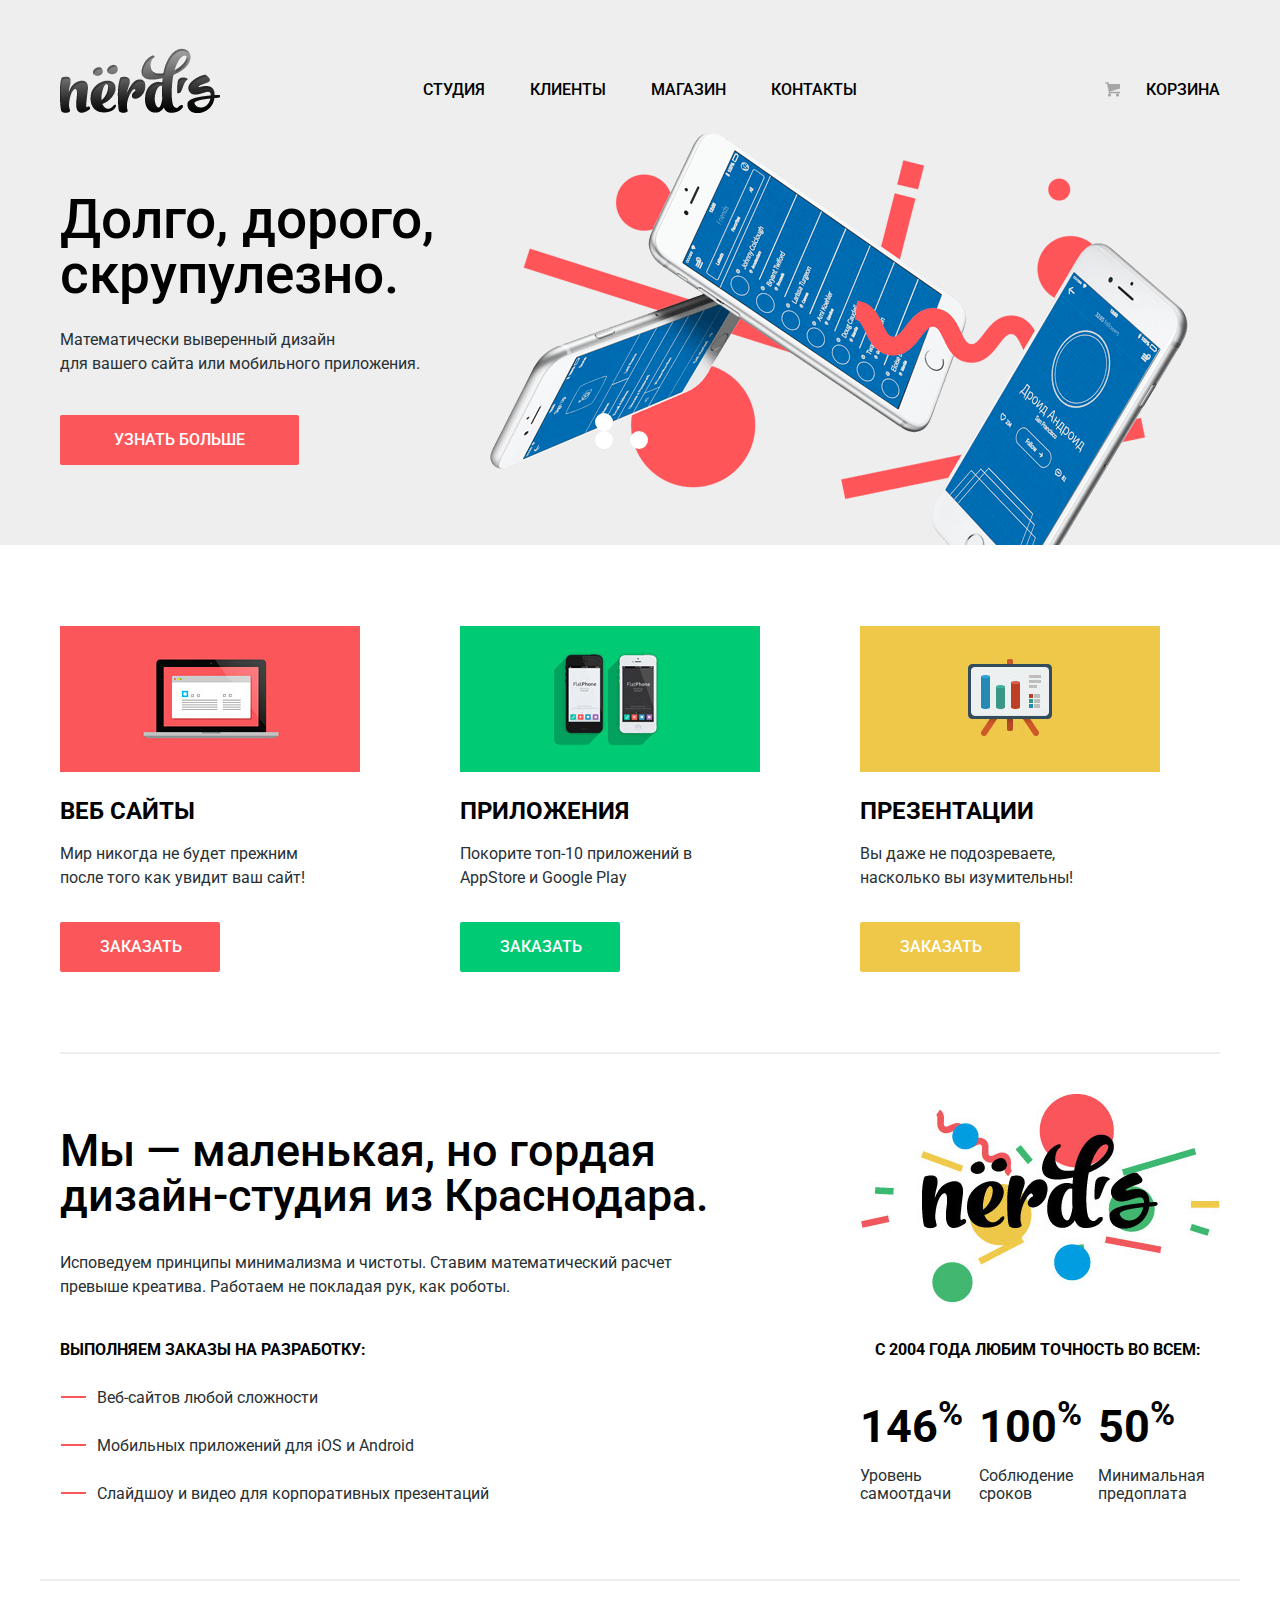
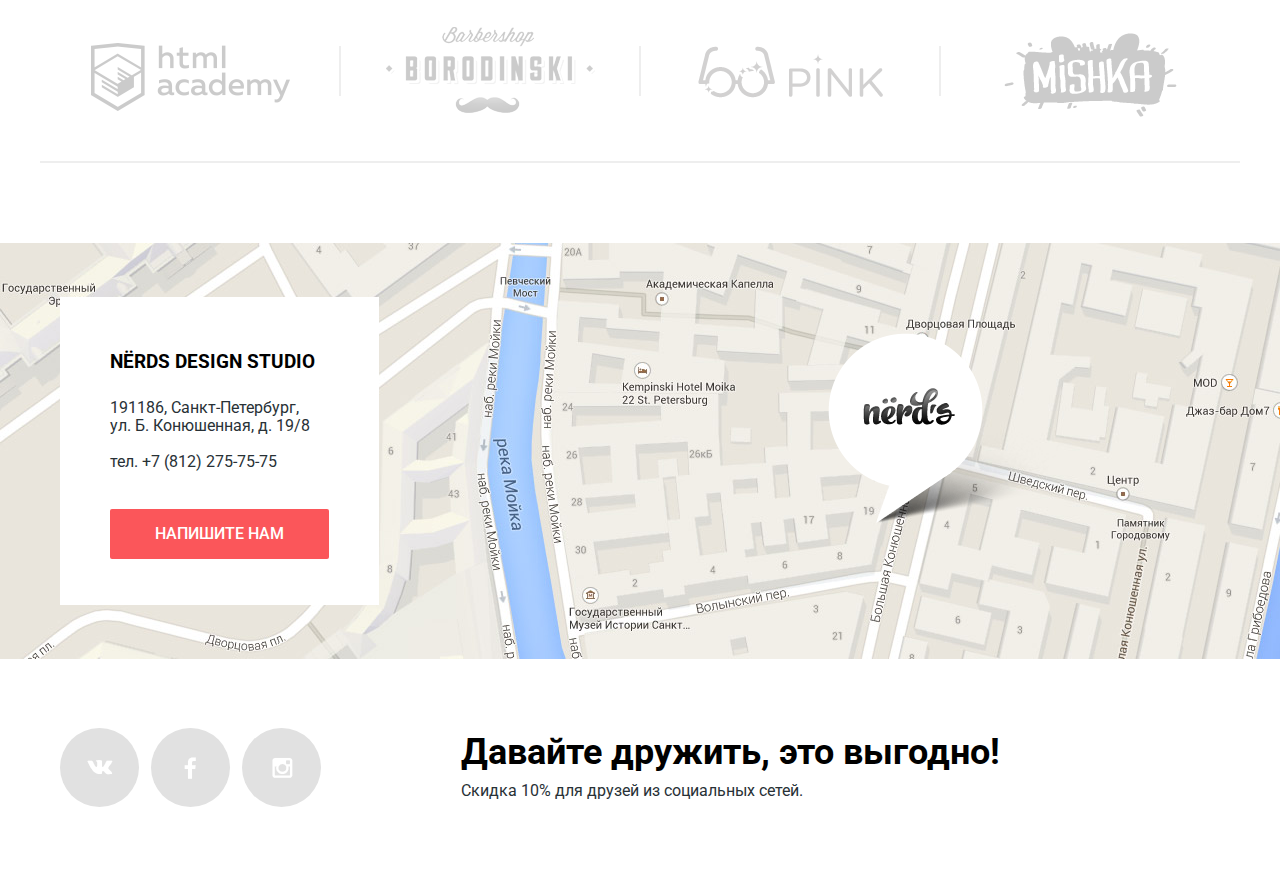
==== commit e20ea1c9: "Финальная версия" ====
--- a/index.html
+++ b/index.html
@@ -1,209 +1,209 @@
 <!DOCTYPE html>
 <html lang="ru">
-	<head>
-		<meta charset="utf-8">
-		<title>Nerds</title>
-		<link href="css/normalize.css" rel="stylesheet">
-		<link href="css/style.min.css" rel="stylesheet">
-		<link href="https://fonts.googleapis.com/css?family=Roboto:400,500,700&amp;subset=cyrillic,latin-ext" rel="stylesheet">
-	</head>
-
-	<body>
-		<div class="wrapper">
-			<header class="container header">
-				<div class="container-flex">
-					<a class="logo">
-						<img class="logo-image" src="img/header-logo.png" width="160" height="65">
-					</a>
-
-					<nav class="nav">
-						<a class="nav-link" href="#">Студия</a>
-						<a class="nav-link" href="#">Клиенты</a>
-						<a class="nav-link" href="catalog.html">Магазин</a>
-						<a class="nav-link" href="#">Контакты</a>
-					</nav>
-
-					<div class="basket">
-						<a class="basket-link" href="#">Корзина</a>
-					</div>
-				</div>
-			</header>
-
-			<div class="slider container">
-				<input class="slide-select slide-select-1" id="select-1" type="radio" name="toggle" checked>
-				<input class="slide-select slide-select-2" id="select-2" type="radio" name="toggle">
-				<input class="slide-select slide-select-3" id="select-3" type="radio" name="toggle">
-
-				<div class="slide slide-1">
-					<h2 class="slide-title">Долго, дорого, скрупулезно.</h2>
-
-					<p class="slide-description">
-						Математически выверенный дизайн<br>
-						для вашего сайта или мобильного приложения.
-					</p>
-
-					<a class="button button-pink slide-button" href="#">Узнать больше</a>
-				</div>
-
-				<div class="slide slide-2">
-					<h2 class="slide-title">Любим математику как никто другой</h2>
-
-					<p class="slide-description">
-						Никакого креатива, только математические формулы<br>
-						для расчета идеальных пропорций.
-					</p>
-
-					<a class="button button-pink slide-button" href="#">Узнать больше</a>
-				</div>
-
-				<div class="slide slide-3">
-					<h2 class="slide-title">Только ночь, только хардкор</h2>
-
-					<p class="slide-description">
-						Работать днем, как все? Мы против этого.<br>
-						Ближе к полуночи работа только начинается.
-					</p>
-
-					<a class="button button-pink slide-button" href="#">Узнать больше</a>
-				</div>
-
-				<div class="slider-controls">
-					<label class="slider-controls-select toggle-1" for="select-1"></label>
-					<label class="slider-controls-select toggle-2" for="select-2"></label>
-					<label class="slider-controls-select toggle-3" for="select-3"></label>
-				</div>
-			</div>
-		</div>
-
-		<main>
-			<section class="container advantages">
-				<ul class="advantages-list">
-					<li class="advantages-item">
-						<img class="advantages-image" src="img/advantages-1.jpg" width="300" height="146" alt="вууб сайты">
-						<h3 class="advantages-title">Веб сайты</h3>
-						<p class="advantages-description">Мир никогда не будет прежним после того как увидит ваш сайт!</p>
-						<a class="button button-pink order-button" href="">Заказать</a>
-					</li>
-
-					<li class="advantages-item">
-						<img class="advantages-image" src="img/advantages-2.jpg" width="300" height="146" alt="приложения">
-						<h3 class="advantages-title">Приложения</h3>
-						<p class="advantages-description">Покорите топ-10 приложений в AppStore и Google Play</p>
-						<a class="button button-green order-button" href="">Заказать</a>
-					</li>
-
-					<li class="advantages-item">
-						<img class="advantages-image" src="img/advantages-3.jpg" width="300" height="146" alt="презентации">
-						<h3 class="advantages-title">Презентации</h3>
-						<p class="advantages-description">Вы даже не подозреваете, насколько вы изумительны!</p>
-						<a class="button button-yellow order-button" href="">Заказать</a>
-					</li>
-				</ul>
-			</section>
-
-			<section class="about-us container">
-				<div class="about-us-content">
-					<div class="about-us-left">
-						<h2 class="about-us-title">Мы — маленькая, но гордая дизайн-студия из Краснодара.</h2>
-
-						<p class="about-us-description">
-							Исповедуем принципы минимализма и чистоты. Ставим математический расчет превыше креатива. Работаем не покладая рук, как роботы.
-						</p>
-
-						<p class="about-us-orders">Выполняем заказы на разработку:</p>
-
-						<ul class="services">
-							<li class="services-item">Веб-сайтов любой сложности</li>
-							<li class="services-item">Мобильных приложений для iOS и Android</li>
-							<li class="services-item">Слайдшоу и видео для корпоративных презентаций</li>
-						</ul>
-					</div>
-
-					<div class="about-us-right">
-						<img class="company-logo" src="img/main-logo.jpg" width="360" height="208" alt="company-logo">
-
-						<p class="about-us-text">с 2004 года Любим точность во всем:</p>
-
-						<ul class="benefits">
-							<li class="benefits-item">
-								<b class="benefits-persentage">146<sup>%</sup></b>
-								<p class="benefits-description">Уровень самоотдачи</p>
-							</li>
-
-							<li class="benefits-item">
-								<b class="benefits-persentage">100<sup>%</sup></b>
-								<p class="benefits-description">Соблюдение сроков</p>
-							</li>
-
-							<li class="benefits-item">
-								<b class="benefits-persentage">50<sup>%</sup></b>
-								<p class="benefits-description">Минимальная предоплата</p>
-							</li>
-						</ul>
-					</div>
-				</div>
-			</section>
-
-			<section class="partners container">
-				<div class="partners-list">
-					<a class="partners-link" href="#"><img class="partners-logo" src="img/partners-logo-1.png" width="199" height="68" alt="html-academy-logo"></a>
-					<a class="partners-link" href="#"><img class="partners-logo" src="img/partners-logo-2.png" width="209" height="90" alt="borodinski-logo"></a>
-					<a class="partners-link" href="#"><img class="partners-logo" src="img/partners-logo-3.png" width="185" height="52" alt="pink-logo"></a>
-					<a class="partners-link" href="#"><img class="partners-logo" src="img/partners-logo-4.png" width="173" height="84" alt="mishka-logo"></a>
-				</div>
-			</section>
-
-			<section class="contacts">
-				<iframe src="https://api-maps.yandex.ua/frame/v1/-/CBQiNGAgPA" width="100%" height="100%" frameborder="0"></iframe>
-				<div class="container">
-					<div class="contacts-block">
-						<h3 class="contacts-title">Nёrds Design Studio</h3>
-						<p class="contacts-address">191186, Санкт-Петербург,<br>ул. Б. Конюшенная, д. 19/8</p>
-						<p class="contacts-phone">тел. +7 (812) 275-75-75</p>
-						<a class="button button-pink contacts-feedback-open" href="#">Напишите нам</a>
-					</div>
-				</div>
-			</section>
-		</main>
-
-		<footer class="footer container">
-			<div class="container-flex">
-				<div class="social">
-					<a class="social-button vk" href="#" aria-label="Вконтакте">Вконтакте</a>
-					<a class="social-button facebook" href="#" aria-label="Фейсбук">Фейсбук</a>
-					<a class="social-button instagramm" href="#" aria-label="Инстаграмм">Инстаграмм</a>
-				</div>
-
-				<div class="footer-content">
-					<h3 class="footer-title">Давайте дружить, это выгодно!</h3>
-					<p class="footer-offer">Скидка 10% для друзей из социальных сетей.</p>
-				</div>
-			</div>
-		</footer>
-
-		<div class="feedback">
-			<button class="feedback-close-button" type="button" title="Закрыть"></button>
-			<h2 class="feedback-title">Напишите нам</h2>
-			<form class="feedback-form" action="#" method="post">
-				<div class="feedback-section">
-					<label class="feedback-label" for="name">Ваше имя</label>
-					<input class="feedback-field" type="text" name="name" id="name" placeholder="Представьтесь, пожалуйста">
-				</div>
-
-				<div class="feedback-section">
-					<label class="feedback-label" for="email">Ваш email</label>
-					<input class="feedback-field" type="email" name="email" id="email" placeholder="Для отправки ответа">
-				</div>
-
-				<div class="feedback-section">
-					<label class="feedback-label" for="text">Текст письма</label>
-					<textarea class="feedback-field feedback-text" name="text" id="text" placeholder="В свободной форме"></textarea>
-				</div>
-
-				<input class="button button-pink feedback-send" type="submit" value="Отправить">
-			</form>
-		</div>
-
-		<script src="js/scripts.min.js"></script>
-	</body>
+  <head>
+    <meta charset="utf-8">
+    <title>Nerds</title>
+    <link href="css/normalize.css" rel="stylesheet">
+    <link href="css/style.css" rel="stylesheet">
+    <link href="https://fonts.googleapis.com/css?family=Roboto:400,500,700&amp;subset=cyrillic,latin-ext" rel="stylesheet">
+  </head>
+
+  <body>
+    <div class="wrapper">
+      <header class="container header">
+        <div class="container-flex">
+          <a class="logo">
+            <img class="logo-image" src="img/header-logo.png" width="160" height="65">
+          </a>
+
+          <nav class="nav">
+            <a class="nav-link" href="#">Студия</a>
+            <a class="nav-link" href="#">Клиенты</a>
+            <a class="nav-link" href="catalog.html">Магазин</a>
+            <a class="nav-link" href="#">Контакты</a>
+          </nav>
+
+          <div class="basket">
+            <a class="basket-link" href="#">Корзина</a>
+          </div>
+        </div>
+      </header>
+
+      <div class="slider container">
+        <input class="slide-select slide-select-1" id="select-1" type="radio" name="toggle" checked>
+        <input class="slide-select slide-select-2" id="select-2" type="radio" name="toggle">
+        <input class="slide-select slide-select-3" id="select-3" type="radio" name="toggle">
+
+        <div class="slide slide-1">
+          <h2 class="slide-title">Долго, дорого, скрупулезно.</h2>
+
+          <p class="slide-description">
+            Математически выверенный дизайн<br>
+            для вашего сайта или мобильного приложения.
+          </p>
+
+          <a class="button button-pink slide-button" href="#">Узнать больше</a>
+        </div>
+
+        <div class="slide slide-2">
+          <h2 class="slide-title">Любим математику как никто другой</h2>
+
+          <p class="slide-description">
+            Никакого креатива, только математические формулы<br>
+            для расчета идеальных пропорций.
+          </p>
+
+          <a class="button button-pink slide-button" href="#">Узнать больше</a>
+        </div>
+
+        <div class="slide slide-3">
+          <h2 class="slide-title">Только ночь, только хардкор</h2>
+
+          <p class="slide-description">
+            Работать днем, как все? Мы против этого.<br>
+            Ближе к полуночи работа только начинается.
+          </p>
+
+          <a class="button button-pink slide-button" href="#">Узнать больше</a>
+        </div>
+
+        <div class="slider-controls">
+          <label class="slider-controls-select toggle-1" for="select-1"></label>
+          <label class="slider-controls-select toggle-2" for="select-2"></label>
+          <label class="slider-controls-select toggle-3" for="select-3"></label>
+        </div>
+      </div>
+    </div>
+
+    <main>
+      <section class="container advantages">
+        <ul class="advantages-list">
+          <li class="advantages-item">
+            <img class="advantages-image" src="img/advantages-1.jpg" width="300" height="146" alt="вууб сайты">
+            <h3 class="advantages-title">Веб сайты</h3>
+            <p class="advantages-description">Мир никогда не будет прежним после того как увидит ваш сайт!</p>
+            <a class="button button-pink order-button" href="">Заказать</a>
+          </li>
+
+          <li class="advantages-item">
+            <img class="advantages-image" src="img/advantages-2.jpg" width="300" height="146" alt="приложения">
+            <h3 class="advantages-title">Приложения</h3>
+            <p class="advantages-description">Покорите топ-10 приложений в AppStore и Google Play</p>
+            <a class="button button-green order-button" href="">Заказать</a>
+          </li>
+
+          <li class="advantages-item">
+            <img class="advantages-image" src="img/advantages-3.jpg" width="300" height="146" alt="презентации">
+            <h3 class="advantages-title">Презентации</h3>
+            <p class="advantages-description">Вы даже не подозреваете, насколько вы изумительны!</p>
+            <a class="button button-yellow order-button" href="">Заказать</a>
+          </li>
+        </ul>
+      </section>
+
+      <section class="about-us container">
+        <div class="about-us-content">
+          <div class="about-us-left">
+            <h2 class="about-us-title">Мы — маленькая, но гордая дизайн-студия из Краснодара.</h2>
+
+            <p class="about-us-description">
+              Исповедуем принципы минимализма и чистоты. Ставим математический расчет превыше креатива. Работаем не покладая рук, как роботы.
+            </p>
+
+            <p class="about-us-orders">Выполняем заказы на разработку:</p>
+
+            <ul class="services">
+              <li class="services-item">Веб-сайтов любой сложности</li>
+              <li class="services-item">Мобильных приложений для iOS и Android</li>
+              <li class="services-item">Слайдшоу и видео для корпоративных презентаций</li>
+            </ul>
+          </div>
+
+          <div class="about-us-right">
+            <img class="company-logo" src="img/main-logo.jpg" width="360" height="208" alt="company-logo">
+
+            <p class="about-us-text">с 2004 года Любим точность во всем:</p>
+
+            <ul class="benefits">
+              <li class="benefits-item">
+                <b class="benefits-persentage">146<sup>%</sup></b>
+                <p class="benefits-description">Уровень самоотдачи</p>
+              </li>
+
+              <li class="benefits-item">
+                <b class="benefits-persentage">100<sup>%</sup></b>
+                <p class="benefits-description">Соблюдение сроков</p>
+              </li>
+
+              <li class="benefits-item">
+                <b class="benefits-persentage">50<sup>%</sup></b>
+                <p class="benefits-description">Минимальная предоплата</p>
+              </li>
+            </ul>
+          </div>
+        </div>
+      </section>
+
+      <section class="partners container">
+        <div class="partners-list">
+          <a class="partners-link" href="#"><img class="partners-logo" src="img/partners-logo-1.png" width="199" height="68" alt="html-academy-logo"></a>
+          <a class="partners-link" href="#"><img class="partners-logo" src="img/partners-logo-2.png" width="209" height="90" alt="borodinski-logo"></a>
+          <a class="partners-link" href="#"><img class="partners-logo" src="img/partners-logo-3.png" width="185" height="52" alt="pink-logo"></a>
+          <a class="partners-link" href="#"><img class="partners-logo" src="img/partners-logo-4.png" width="173" height="84" alt="mishka-logo"></a>
+        </div>
+      </section>
+
+      <section class="contacts">
+        <iframe src="https://api-maps.yandex.ua/frame/v1/-/CBQiNGAgPA" width="100%" height="100%" frameborder="0"></iframe>
+        <div class="container">
+          <div class="contacts-block">
+            <h3 class="contacts-title">Nёrds Design Studio</h3>
+            <p class="contacts-address">191186, Санкт-Петербург,<br>ул. Б. Конюшенная, д. 19/8</p>
+            <p class="contacts-phone">тел. +7 (812) 275-75-75</p>
+            <a class="button button-pink contacts-feedback-open" href="#">Напишите нам</a>
+          </div>
+        </div>
+      </section>
+    </main>
+
+    <footer class="footer container">
+      <div class="container-flex">
+        <div class="social">
+          <a class="social-button vk" href="#" aria-label="Вконтакте">Вконтакте</a>
+          <a class="social-button facebook" href="#" aria-label="Фейсбук">Фейсбук</a>
+          <a class="social-button instagramm" href="#" aria-label="Инстаграмм">Инстаграмм</a>
+        </div>
+
+        <div class="footer-content">
+          <h3 class="footer-title">Давайте дружить, это выгодно!</h3>
+          <p class="footer-offer">Скидка 10% для друзей из социальных сетей.</p>
+        </div>
+      </div>
+    </footer>
+
+    <div class="feedback">
+      <button class="feedback-close-button" type="button" title="Закрыть"></button>
+      <h2 class="feedback-title">Напишите нам</h2>
+      <form class="feedback-form" action="#" method="post">
+        <div class="feedback-section">
+          <label class="feedback-label" for="name">Ваше имя</label>
+          <input class="feedback-field" type="text" name="name" id="name" placeholder="Представьтесь, пожалуйста">
+        </div>
+
+        <div class="feedback-section">
+          <label class="feedback-label" for="email">Ваш email</label>
+          <input class="feedback-field" type="email" name="email" id="email" placeholder="Для отправки ответа">
+        </div>
+
+        <div class="feedback-section">
+          <label class="feedback-label" for="text">Текст письма</label>
+          <textarea class="feedback-field feedback-text" name="text" id="text" placeholder="В свободной форме"></textarea>
+        </div>
+
+        <input class="button button-pink feedback-send" type="submit" value="Отправить">
+      </form>
+    </div>
+
+    <script src="js/scripts.min.js"></script>
+  </body>
 </html>
--- a/css/style.css
+++ b/css/style.css
@@ -0,0 +1,1335 @@
+
+body {
+  margin: 0;
+  padding: 0;
+  min-width: 1200px;
+  font-family: "Roboto", "Arial", sans-serif;
+  font-size: 16px;
+  line-height: 1.5;
+  font-weight: normal;
+  color: #283136;
+  background-color: #ffffff;
+}
+
+a {
+  text-decoration: none;
+  color: #000000;
+}
+
+.wrapper {
+  background-color: #eeeeee;
+}
+
+.container {
+  -webkit-box-sizing: border-box;
+          box-sizing: border-box;
+  width: 1200px;
+  padding: 0 20px;
+  margin: 0 auto;
+}
+
+.header {
+  padding-top: 48px;
+}
+
+.container-flex {
+  display: -webkit-box;
+  display: -ms-flexbox;
+  display: flex;
+  -ms-flex-wrap: wrap;
+      flex-wrap: wrap;
+}
+
+.logo-active:hover,
+.logo-active:focus {
+  outline: 0;
+  opacity: 0.8;
+}
+
+.logo-active:active {
+  opacity: 0.3;
+}
+
+.nav {
+  margin-left: auto;
+  margin-right: auto;
+  padding-top: 27px;
+  font-size: 0;
+}
+
+.nav-link {
+  position: relative;
+  margin-right: 45px;
+  text-transform: uppercase;
+  font-size: 16px;
+  line-height: 30px;
+  font-weight: 500;
+  color: #000000;
+}
+
+.nav-link::after {
+  content: "";
+  position: absolute;
+  left: 0;
+  right: 0;
+  bottom: -10px;
+  height: 2px;
+  background-color: #fb565a;
+  display: none;
+}
+
+.basket {
+  padding-top: 27px;
+  font-size: 0;
+}
+
+.basket-link {
+  position: relative;
+  text-transform: uppercase;
+  font-size: 16px;
+  line-height: 30px;
+  font-weight: 500;
+  color: #000000;
+  padding-left: 41px;
+}
+
+.basket-link::after {
+  content: "";
+  position: absolute;
+  left: 41px;
+  right: 0;
+  bottom: -10px;
+  height: 2px;
+  background-color: #fb565a;
+  display: none;
+}
+
+.basket-link::before {
+  content: "";
+  position: absolute;
+  top: 2px;
+  left: 0;
+  width: 15px;
+  height: 15px;
+  background: url("../img/sprite-icon.png") no-repeat -3px -42px;
+  opacity: 0.3;
+}
+
+.nav-link:not(.active):hover,
+.nav-link:not(.active):focus,
+.basket-link:hover,
+.basket-link:focus {
+  outline: 0;
+  color: #fb565a;
+}
+
+.nav-link:not(.active):active,
+.basket-link:not(.active):active {
+  color: rgba(0, 0, 0, 0.3);
+}
+
+.active::after {
+  display: block;
+}
+
+.slider {
+  position: relative;
+}
+
+.slide {
+  padding-top: 72px;
+  padding-bottom: 80px;
+  display: none;
+}
+
+.slide-1 {
+  background-image: url("../img/slide1.png");
+  background-repeat: no-repeat;
+  background-position: 430px 12px;
+}
+
+.slide-2 {
+  background-image: url("../img/slide2.png");
+  background-repeat: no-repeat;
+  background-position: 500px 0;
+}
+
+.slide-3 {
+  background-image: url("../img/slide3.png");
+  background-repeat: no-repeat;
+  background-position: 400px 15px;
+}
+
+.slide-select-1:checked ~ .slide-1,
+.slide-select-2:checked ~ .slide-2,
+.slide-select-3:checked ~ .slide-3 {
+  display: block;
+}
+
+.slide-select {
+  display: none;
+}
+
+.slide-title {
+  margin: 0;
+  -webkit-box-sizing: border-box;
+          box-sizing: border-box;
+  width: 560px;
+  text-align: left;
+  font-size: 55px;
+  line-height: 55px;
+  font-weight: 500;
+  color: #000000;
+  margin-bottom: 26px;
+}
+
+.slide-description {
+  margin: 0;
+  margin-bottom: 39px;
+}
+
+.button {
+  display: inline-block;
+  -webkit-box-sizing: border-box;
+          box-sizing: border-box;
+  padding: 16px 40px;
+  text-align: center;
+  text-transform: uppercase;
+  line-height: 18px;
+  font-weight: 500;
+  color: #ffffff;
+  border: none;
+  border-radius: 2px;
+  cursor: pointer;
+  outline: none;
+}
+
+.button-pink {
+  background-color: #fb565a;
+}
+
+.button-pink:hover,
+.button-pink:focus {
+  background-color: #e74246;
+}
+
+.button:active {
+  color: rgba(255, 255, 255, 0.3);
+  -webkit-box-shadow: inset 0 3px 0 0 rgba(0, 0, 0, 0.1);
+          box-shadow: inset 0 3px 0 0 rgba(0, 0, 0, 0.1)
+}
+
+.button-pink:active {
+  background-color: #d7373b;
+}
+
+.button-green {
+  background-color: #00ca74;
+}
+
+.button-green:hover,
+.button-green:focus {
+  background-color: #00bc6c;
+}
+
+.button-green:active {
+  background-color: #00aa62;
+}
+
+.button-yellow {
+  background-color: #efc84a;
+}
+
+.button-yellow:hover,
+.button-yellow:focus {
+  background-color: #eab534;
+}
+
+.button-yellow:active {
+  background-color: #e5a722;
+}
+
+.button-gray {
+  background-color: #eeeeee;
+  color: #000000;
+}
+
+.button-gray:not(.page-current):hover,
+.button-gray:not(.page-current):focus {
+  background-color: #dfdfdf;
+}
+
+.button-gray:active {
+  background-color: #d5d5d5;
+  color: rgba(0, 0, 0, 0.3);
+  -webkit-box-shadow: inset 0 3px 0 0 rgba(0, 0, 0, 0.1);
+          box-shadow: inset 0 3px 0 0 rgba(0, 0, 0, 0.1)
+}
+
+.slide-button {
+  padding: 16px 54px;
+}
+
+.slider-controls {
+  position: absolute;
+  bottom: 96px;
+  left: 555px;
+  font-size: 0;
+}
+
+.slider-controls-select {
+  position: relative;
+  display: inline-block;
+  vertical-align: top;
+  -webkit-box-sizing: border-box;
+          box-sizing: border-box;
+  width: 18px;
+  height: 18px;
+  border-radius: 50%;
+  background-color: #ffffff;
+  margin-right: 17px;
+  cursor: pointer;
+}
+
+.slider-controls-select::before {
+  content: "";
+  position: absolute;
+  top: 50%;
+  left: 50%;
+  -webkit-transform: translate(-50%, -50%);
+          transform: translate(-50%, -50%);
+  -webkit-box-sizing: border-box;
+          box-sizing: border-box;
+  width: 8px;
+  height: 8px;
+  border: 2px solid #c1c1c1;
+  border-radius: 50%;
+  display: none;
+}
+
+.slide-select-1:checked ~ .slider-controls .toggle-1,
+.slide-select-2:checked ~ .slider-controls .toggle-2,
+.slide-select-3:checked ~ .slider-controls .toggle-3 {
+  display: block;
+}
+
+.catalog-title {
+  margin: 0;
+  margin-top: 71px;
+  width: 960px;
+  margin-left: auto;
+  margin-right: auto;
+  padding-bottom: 109px;
+  text-align: center;
+  font-size: 55px;
+  line-height: 55px;
+  font-weight: 500;
+  color: #000000;
+}
+
+.advantages-list {
+  display: -webkit-box;
+  display: -ms-flexbox;
+  display: flex;
+  -ms-flex-wrap: wrap;
+      flex-wrap: wrap;
+  margin: 0;
+  padding: 0;
+  list-style: none;
+  padding-top: 81px;
+  padding-bottom: 80px;
+  border-bottom: 2px solid #eeeeee;
+}
+
+.advantages-item {
+  width: 360px;
+}
+
+.advantages-item:not(:first-child) {
+  margin-left: 40px;
+}
+
+.advantages-image {
+  margin-bottom: 17px;
+}
+
+.advantages-title {
+  margin: 0;
+  text-transform: uppercase;
+  font-size: 24px;
+  line-height: 30px;
+  font-weight: bold;
+  color: #000000;
+  margin-bottom: 16px;
+}
+
+.advantages-description {
+  margin: 0;
+  width: 260px;
+  margin-bottom: 32px;
+}
+
+.order-button {
+  width: 160px;
+}
+
+.about-us-content {
+  display: -webkit-box;
+  display: -ms-flexbox;
+  display: flex;
+  -ms-flex-wrap: wrap;
+      flex-wrap: wrap;
+  padding-bottom: 73px;
+}
+
+.about-us-left {
+  -webkit-box-sizing: border-box;
+          box-sizing: border-box;
+  width: 660px;
+  padding-top: 74px;
+}
+
+.about-us-title {
+  margin: 0;
+  font-size: 45px;
+  line-height: 45px;
+  font-weight: 500;
+  color: #000000;
+  margin-bottom: 33px;
+}
+
+.about-us-description {
+  margin: 0;
+  margin-bottom: 39px;
+}
+
+.about-us-orders {
+  margin: 0;
+  text-transform: uppercase;
+  font-weight: bold;
+  color: #000000;
+}
+
+.services {
+  margin: 0;
+  padding: 0;
+  list-style: none;
+}
+
+.services-item {
+  position: relative;
+  margin-top: 24px;
+  padding-left: 37px;
+}
+
+.services-item::before {
+  content: "";
+  position: absolute;
+  top: 10px;
+  left: 1px;
+  width: 25px;
+  height: 2px;
+  background-color: #fb565a;
+}
+
+.about-us-right {
+  margin-left: auto;
+  -webkit-box-sizing: border-box;
+          box-sizing: border-box;
+  width: 360px;
+  padding-top: 40px;
+}
+
+.about-us-text {
+  margin-top: 29px;
+  margin-bottom: 42px;
+  padding-left: 15px;
+  text-transform: uppercase;
+  font-weight: bold;
+  color: #000000;
+}
+
+.benefits {
+  margin: 0;
+  padding: 0;
+  list-style: none;
+  display: -webkit-box;
+  display: -ms-flexbox;
+  display: flex;
+  -ms-flex-wrap: wrap;
+      flex-wrap: wrap;
+}
+
+.benefits-item {
+  max-width: 105px;
+}
+
+.benefits-item:not(:first-child) {
+  margin-left: 14px;
+}
+
+.benefits-persentage {
+  font-size: 45px;
+  line-height: 45px;
+  font-weight: bold;
+  color: #000000;
+}
+
+.benefits-description {
+  margin: 0;
+  line-height: 18px;
+  margin-top: 18px;
+}
+
+.about-us {
+  border-bottom: 2px solid #eeeeee;
+}
+
+.partners {
+  padding-top: 46px;
+  padding-bottom: 37px;
+  border-bottom: 2px solid #eeeeee;
+  margin-bottom: 80px;
+}
+
+.partners-list {
+  display: -webkit-box;
+  display: -ms-flexbox;
+  display: flex;
+  -ms-flex-wrap: wrap;
+      flex-wrap: wrap;
+  -webkit-box-pack: justify;
+      -ms-flex-pack: justify;
+          justify-content: space-between;
+  -webkit-box-align: start;
+      -ms-flex-align: start;
+          align-items: flex-start;
+}
+
+.partners-link {
+  -webkit-box-sizing: border-box;
+          box-sizing: border-box;
+  width: 260px;
+  text-align: center;
+  position: relative;
+}
+
+.partners-link:nth-child(1) {
+  padding-top: 16px;
+}
+
+.partners-link:nth-child(3) {
+  padding-top: 19px;
+}
+
+.partners-link:nth-child(4) {
+  padding-top: 6px;
+}
+
+.partners-logo {
+  opacity: 0.2;
+}
+
+.partners-logo:hover,
+.partners-logo:focus {
+  outline: 0;
+  opacity: 1;
+}
+
+.partners-logo:active {
+  opacity: 0.1;
+}
+
+.partners-link:not(:last-child)::after {
+  content: "";
+  position: absolute;
+  z-index: 10;
+  top: 19px;
+  right: -21px;
+  width: 2px;
+  height: 50px;
+  background-color: #eeeeee;
+}
+
+.contacts {
+  padding: 54px 0;
+  background-image: url("../img/map-marker.png"),
+            url("../img/map.jpg");
+  background-repeat: no-repeat;
+  background-size: 231px, cover;
+  background-position: 828px 90px, 0 0;
+  position: relative;
+}
+
+iframe {
+  position: absolute;
+  top: 0;
+  left: 0;
+  bottom: 0;
+  right: 0;
+  z-index: 5;
+}
+
+.contacts-block {
+  -webkit-box-sizing: border-box;
+          box-sizing: border-box;
+  width: 319px;
+  padding: 50px;
+  padding-top: 56px;
+  padding-bottom: 46px;
+  background-color: #ffffff;
+  position: relative;
+  z-index: 10;
+}
+
+.contacts-title {
+  margin: 0;
+  text-transform: uppercase;
+  line-height: 18px;
+  font-weight: bold;
+  color: #000000;
+  margin-bottom: 28px;
+}
+
+.contacts-address {
+  margin: 0;
+  line-height: 18px;
+  margin-bottom: 18px;
+}
+
+.contacts-phone {
+  margin: 0;
+  line-height: 18px;
+  margin-bottom: 38px;
+}
+
+.contacts-feedback-open {
+  width: 100%;
+}
+
+.social {
+  margin-top: 69px;
+  font-size: 0;
+}
+
+.social-button {
+  position: relative;
+  display: inline-block;
+  vertical-align: top;
+  -webkit-box-sizing: border-box;
+          box-sizing: border-box;
+  width: 79px;
+  height: 79px;
+  border-radius: 50%;
+  background-color: #e1e1e1;
+}
+
+.social-button:not(:last-child) {
+  margin-right: 12px;
+}
+
+.social-button::before {
+  content: "";
+  position: absolute;
+  top: 50%;
+  left: 50%;
+  -webkit-transform: translate(-50%, -50%);
+          transform: translate(-50%, -50%);
+  width: 26px;
+  height: 22px;
+  background-image: url("../img/sprite-icon.png");
+  background-repeat: no-repeat;
+}
+
+.social-button:hover,
+.social-button:focus {
+  outline: 0;
+  background-color: #e74246;
+}
+
+.social-button:active {
+  background-color: #d7373b;
+  -webkit-box-shadow: inset 0 3px 0 0 rgba(0, 0, 0, 0.1);
+          box-shadow: inset 0 3px 0 0 rgba(0, 0, 0, 0.1);
+}
+
+.social-button:active::before {
+  opacity: 0.3;
+}
+
+.vk::before {
+  background-position: -3px 3px;
+}
+
+.facebook::before {
+  background-position: 3px -60px;
+}
+
+.instagramm::before {
+  background-position: 0 -18px;
+}
+
+.footer-content {
+  margin-top: 75px;
+  margin-left: 140px;
+  margin-bottom: 77px
+}
+
+.footer-title {
+  margin: 0;
+  font-size: 36px;
+  line-height: 36px;
+  font-weight: bold;
+  color: #000000;
+  margin-bottom: 10px;
+}
+
+.footer-offer {
+  margin: 0;
+  line-height: 22px;
+}
+
+/*catalog*/
+
+.catalog-content-flex {
+  display: -webkit-box;
+  display: -ms-flexbox;
+  display: flex;
+  -ms-flex-wrap: wrap;
+      flex-wrap: wrap;
+  -webkit-box-pack: justify;
+      -ms-flex-pack: justify;
+          justify-content: space-between;
+  -webkit-box-align: start;
+      -ms-flex-align: start;
+          align-items: flex-start;
+  padding-top: 54px;
+}
+
+.filter-form {
+  width: 260px;
+}
+
+.filter-item {
+  margin: 0;
+  padding: 0;
+  border: none;
+}
+
+.filter-title {
+  margin: 0;
+  padding: 0;
+  text-transform: uppercase;
+  font-size: 18px;
+  line-height: 30px;
+  font-weight: bold;
+  color: #000000;
+  margin-bottom: 15px;
+}
+
+.range-title {
+  margin-bottom: 48px;
+}
+
+.sorting-title {
+  margin-bottom: 0;
+}
+
+.filter-form > .filter-item {
+  margin-bottom: 45px;
+}
+
+.filter-form > .filter-item:nth-child(1) {
+  margin-bottom: 54px;
+}
+
+.range-controls {
+  position: relative;
+  -webkit-box-sizing: border-box;
+          box-sizing: border-box;
+  width: 260px;
+  height: 80px;
+  padding: 39px 21px;
+  border-radius: 2px;
+  background-color: #eeeeee;
+  margin-bottom: 14px;
+}
+
+.scale {
+  height: 2px;
+  background-color: #d7dcde;
+  padding-left: 18px;
+}
+
+.bar {
+  width: 122px;
+  height: 2px;
+  background-color: #00ca74;
+}
+
+.toggle {
+  position: absolute;
+  top: 29px;
+  width: 4px;
+  height: 4px;
+  background-color: #ababab;
+  border: 8px solid #ffffff;
+  border-radius: 50%;
+  cursor: pointer;
+}
+
+.toggle-min {
+  left: 18px;
+}
+
+.toggle-max {
+  left: 160px;
+}
+
+.min-price,
+.max-price {
+  line-height: 22px;
+  text-transform: uppercase;
+}
+
+.min-price {
+  margin-right: 28px;
+}
+
+.price-value {
+  margin-left: 12px;
+  -webkit-box-sizing: border-box;
+          box-sizing: border-box;
+  width: 80px;
+  padding: 8px;
+  text-align: center;
+  font: inherit;
+  line-height: inherit;
+  border: none;
+  border-radius: 2px;
+  background-color: #eeeeee;
+}
+
+.filter-select {
+  display: none;
+}
+
+.filter-value  {
+  position: relative;
+  display: block;
+  padding-left: 36px;
+  line-height: 22px;
+  margin-bottom: 18px;
+  vertical-align: middle;
+  cursor: pointer;
+}
+
+.filter-value:last-child {
+  margin-bottom: 0;
+}
+
+.filter-value::before {
+  content: "";
+  position: absolute;
+  left: 0;
+  -webkit-box-sizing: border-box;
+          box-sizing: border-box;
+
+}
+
+.radio::before {
+  top: -1px;
+  width: 24px;
+  height: 24px;
+  border: 4px solid #b8b8b8;
+  border-radius: 50%;
+}
+
+.checkbox::before {
+  top: -1px;
+  width: 23px;
+  height: 23px;
+  border: 2px solid #b8b8b8;
+  border-radius: 4px;
+}
+
+.radio::after {
+  content: "";
+  position: absolute;
+  display: none;
+  left: 8px;
+  top: 7px;
+  width: 8px;
+  height: 8px;
+  border-radius: 50%;
+  background-color: #b8b8b8;
+}
+
+.checkbox::after {
+  content: "";
+  position: absolute;
+  display: none;
+  left: 6px;
+  top: -1px;
+  -webkit-box-sizing: border-box;
+          box-sizing: border-box;
+  width: 21px;
+  height: 13px;
+  border-bottom: 5px solid #b8b8b8;
+  border-left: 5px solid #b8b8b8;
+  -webkit-box-shadow: 0 2px 0 0 #ffffff,
+        inset 0 -2px 0 0 #ffffff;
+          box-shadow: 0 2px 0 0 #ffffff,
+        inset 0 -2px 0 0 #ffffff;
+  -webkit-transform: rotate(-45deg);
+          transform: rotate(-45deg);
+}
+
+.filter-select:checked + .filter-value::after {
+  display: block;
+}
+
+.filter-value:hover {
+  color: #000000;
+}
+
+.filter-value:hover::before,
+.checkbox:hover::after {
+  border-color: #4d4d4d;
+}
+
+.radio:hover::after {
+  background-color: #4d4d4d;
+}
+
+.filter-select:disabled + .filter-value {
+  opacity: 0.3;
+  cursor: auto;
+}
+
+.filter-select:disabled + .filter-value::before,
+.filter-select:disabled + .filter-value::after{
+  opacity: 0.1
+}
+
+.filter-submit {
+  width: 100%;
+  border: none;
+  cursor: pointer;
+  font-weight: 500;
+  margin-top: 2px;
+}
+
+.product {
+  width: 760px;
+}
+
+.product-sorting {
+  display: -webkit-box;
+  display: -ms-flexbox;
+  display: flex;
+  -ms-flex-wrap: nowrap;
+      flex-wrap: nowrap;
+  -webkit-box-align: start;
+      -ms-flex-align: start;
+          align-items: flex-start;
+  margin-bottom: 55px;
+  position: relative;
+  margin-top: 4px;
+}
+
+.sorting-title {
+  font-size: 18px;
+  line-height: 18px;
+}
+
+.sort-value {
+  text-transform: uppercase;
+  font-size: 14px;
+  line-height: 18px;
+  font-weight: normal;
+  color: #000000;
+  opacity: 0.3;
+  cursor: pointer;
+}
+
+.sort-value:first-of-type {
+  margin-left: auto;
+}
+
+.sort-value:not(:last-of-type) {
+  margin-right: 26px;
+}
+
+.sort-value:last-of-type {
+  margin-right: 89px;
+}
+
+.arrow {
+  padding: 0;
+  -webkit-box-sizing: border-box;
+          box-sizing: border-box;
+  width: 10px;
+  height: 18px;
+  border-top: 9px solid #000000;
+  border-bottom: 9px solid #000000;
+  border-left: 5px solid #000000;
+  border-right: 5px solid #000000;
+  background-color: transparent;
+  opacity: 0.3;
+  cursor: pointer;
+  position: absolute;
+}
+
+.select-prev {
+  right: 10px;
+  top: 5px;
+  margin-right: 20px;
+  border-left-color: transparent;
+  border-right-color: transparent;
+  border-bottom-color: transparent;
+
+}
+
+.select-next {
+  right: 0;
+  bottom: 4px;
+  border-left-color: transparent;
+  border-right-color: transparent;
+  border-top-color: transparent;
+}
+
+.sort-value:hover,
+.sort-value:focus,
+.arrow:hover,
+.arrow:focus {
+  outline: 0;
+  opacity:0.6;
+}
+
+.filter-select:checked + .sort-value,
+.arrow:active {
+  outline: 0;
+  opacity: 1;
+}
+
+.product-container {
+  display: -webkit-box;
+  display: -ms-flexbox;
+  display: flex;
+  -ms-flex-wrap: wrap;
+      flex-wrap: wrap;
+  -webkit-box-pack: justify;
+      -ms-flex-pack: justify;
+          justify-content: space-between;
+}
+
+.product-item {
+  position: relative;
+  -webkit-box-sizing: border-box;
+          box-sizing: border-box;
+  width: 360px;
+  margin-bottom: 33px;
+  padding-top: 41px;
+  background-color: rgba(77, 77, 77, 0.12);
+  -webkit-transition: all 0.5s;
+  transition: all 0.5s;
+  overflow: hidden;
+}
+
+.product-item:hover {
+  background-color: rgba(77, 77, 77, 1)
+}
+
+.product-item::before {
+  content: "";
+  position: absolute;
+  top: 13px;
+  left: 16px;
+  width: 14px;
+  height: 14px;
+  background-color: #ffffff;
+  border-radius: 50%;
+  -webkit-box-shadow: 22px 0 0 0 #ffffff,
+        44px 0 0 0 #ffffff;
+          box-shadow: 22px 0 0 0 #ffffff,
+        44px 0 0 0 #ffffff;
+}
+
+.product-image {
+  display: block;
+  width: 360px;
+  height: 576px;
+}
+
+.product-details {
+  position: absolute;
+  bottom: -230px;
+  padding: 27px 60px 43px;
+  text-align: center;
+  background-color: #eeeeee;
+  -webkit-transition: all 0.2s;
+  transition: all 0.2s;
+}
+
+.product-item:hover .product-details {
+  bottom: 0;
+}
+
+.product-title {
+  margin: 0;
+  margin-bottom: 15px;
+}
+
+.product-link {
+  text-transform: uppercase;
+  font-size: 18px;
+  line-height: 30px;
+  font-weight: bold;
+  margin-bottom: 23px;
+}
+
+.product-description {
+  margin: 0;
+  line-height: 18px;
+  margin-top: 15;
+  margin-bottom: 30px;
+}
+
+.product-button {
+  width: 200px;
+}
+
+.page-list {
+  display: -webkit-box;
+  display: -ms-flexbox;
+  display: flex;
+  -ms-flex-wrap: wrap;
+      flex-wrap: wrap;
+  padding-left: 93px;
+}
+
+.page-number {
+  -webkit-box-sizing: border-box;
+          box-sizing: border-box;
+  width: 50px;
+  border-radius: 2px;
+  padding: 16px 5px;
+  margin-right: 14px;
+  text-align: center;
+  line-height: 18px;
+  font-weight: 500;
+  text-transform: uppercase;
+}
+.page-number:first-child {
+  margin-left: auto;
+}
+
+.page-number:last-child {
+  margin-right: auto;
+}
+
+.page-current {
+  background-color: transparent;
+  border: 3px solid #dbdbdb;
+  padding: 13px 5px;
+}
+
+.page-next {
+  width: 260px;
+}
+
+.page {
+  margin-top: 25px;
+  margin-bottom: 60px;
+}
+
+.feedback {
+  position: fixed;
+  z-index: 100;
+  top: 50%;
+  left: 50%;
+  -webkit-transform: translate(-50%, -50%);
+          transform: translate(-50%, -50%);
+  -webkit-box-sizing: border-box;
+          box-sizing: border-box;
+  width: 960px;
+  background-color: #ffffff;
+  padding: 82px 100px 84px;
+  -webkit-box-shadow: 0 20px 40px 0 rgba(0, 1, 1, 0.75);
+          box-shadow: 0 20px 40px 0 rgba(0, 1, 1, 0.75);
+  display: none;
+}
+
+@-webkit-keyframes color {
+
+  0% ,20%, 40%, 60%, 80%, 100% {
+    background-color: #ffffff;
+  }
+
+  10%, 30%, 50%, 70%, 90% {
+    background-color: red;
+  }
+}
+
+@keyframes color {
+
+  0% ,20%, 40%, 60%, 80%, 100% {
+    background-color: #ffffff;
+  }
+
+  10%, 30%, 50%, 70%, 90% {
+    background-color: red;
+  }
+}
+
+@-webkit-keyframes appearance {
+  0% {
+    opacity: 0;
+  }
+
+  100% {
+    opacity: 1;
+  }
+}
+
+@keyframes appearance {
+  0% {
+    opacity: 0;
+  }
+
+  100% {
+    opacity: 1;
+  }
+}
+
+.feedback-show {
+  display: block;
+  animation-name: appearance;
+  animation-duration: 0.6s;
+}
+
+.feedback-error {
+  -webkit-animation: color 0.2s;
+          animation: color 0.2s;
+}
+
+.feedback-close-button {
+  position: absolute;
+  top: 78px;
+  right: 90px;
+  width: 20px;
+  height: 20px;
+  border: none;
+  background-color: transparent;
+  cursor: pointer;
+  opacity: 0.3;
+}
+
+.feedback-close-button::before,
+.feedback-close-button::after {
+  content: "";
+  position: absolute;
+  top: 8px;
+  width: 24px;
+  height: 5px;
+  background-color: #e74246;
+}
+
+.feedback-close-button::before {
+  left: -2px;
+  -webkit-transform: rotate(45deg);
+          transform: rotate(45deg);
+}
+
+.feedback-close-button::after {
+  right: -2px;
+  -webkit-transform: rotate(-45deg);
+          transform: rotate(-45deg);
+}
+
+.feedback-close-button:hover,
+.feedback-close-button:focus {
+  outline: 0;
+  opacity: 1;
+}
+
+.feedback-close-button:active {
+  opacity: 0.1;
+}
+
+.feedback-title {
+  margin: 0;
+  font-size: 45px;
+  line-height: 45px;
+  font-weight: 500;
+  color: #000000;
+  margin-bottom: 52px;
+}
+
+.feedback-form {
+  font-size: 0
+}
+
+.feedback-section {
+  display: inline-block;
+  vertical-align: top;
+  font-size: 16px;
+  line-height: 18px;
+}
+
+.feedback-section:first-of-type {
+  margin-right: 40px;
+}
+
+.feedback-section:last-of-type {
+  width: 100%;
+  margin-top: 38px;
+  margin-bottom: 47px;
+}
+
+.feedback-label {
+  display: block;
+  font-weight: bold;
+  color: #000000;
+  margin-bottom: 12px;
+}
+
+.feedback-field {
+  -webkit-box-sizing: border-box;
+          box-sizing: border-box;
+  width: 360px;
+  height: 50px;
+  border: 2px solid #d7dcde;
+  border-radius: 2px;
+  padding: 14px 13px;
+  font-size: inherit;
+  line-height: inherit;
+  font-family: "Roboto", "Arial", sans-serif;
+  color: rgba(68, 68, 68, 0.5);
+}
+
+.feedback-field:hover {
+  border-color: #b4b9bb;
+}
+
+.feedback-field:focus {
+  outline: 0;
+  border-color: #000000;
+  color: rgba(68, 68, 68, 1);
+}
+
+.feedback-field:invalid {
+  border-color: #e74246;
+  color: #e74246;
+}
+
+.feedback-text {
+  display: block;
+  width: 100%;
+  height: 118px;
+}
+
+.feedback-send {
+  width: 260px;
+}
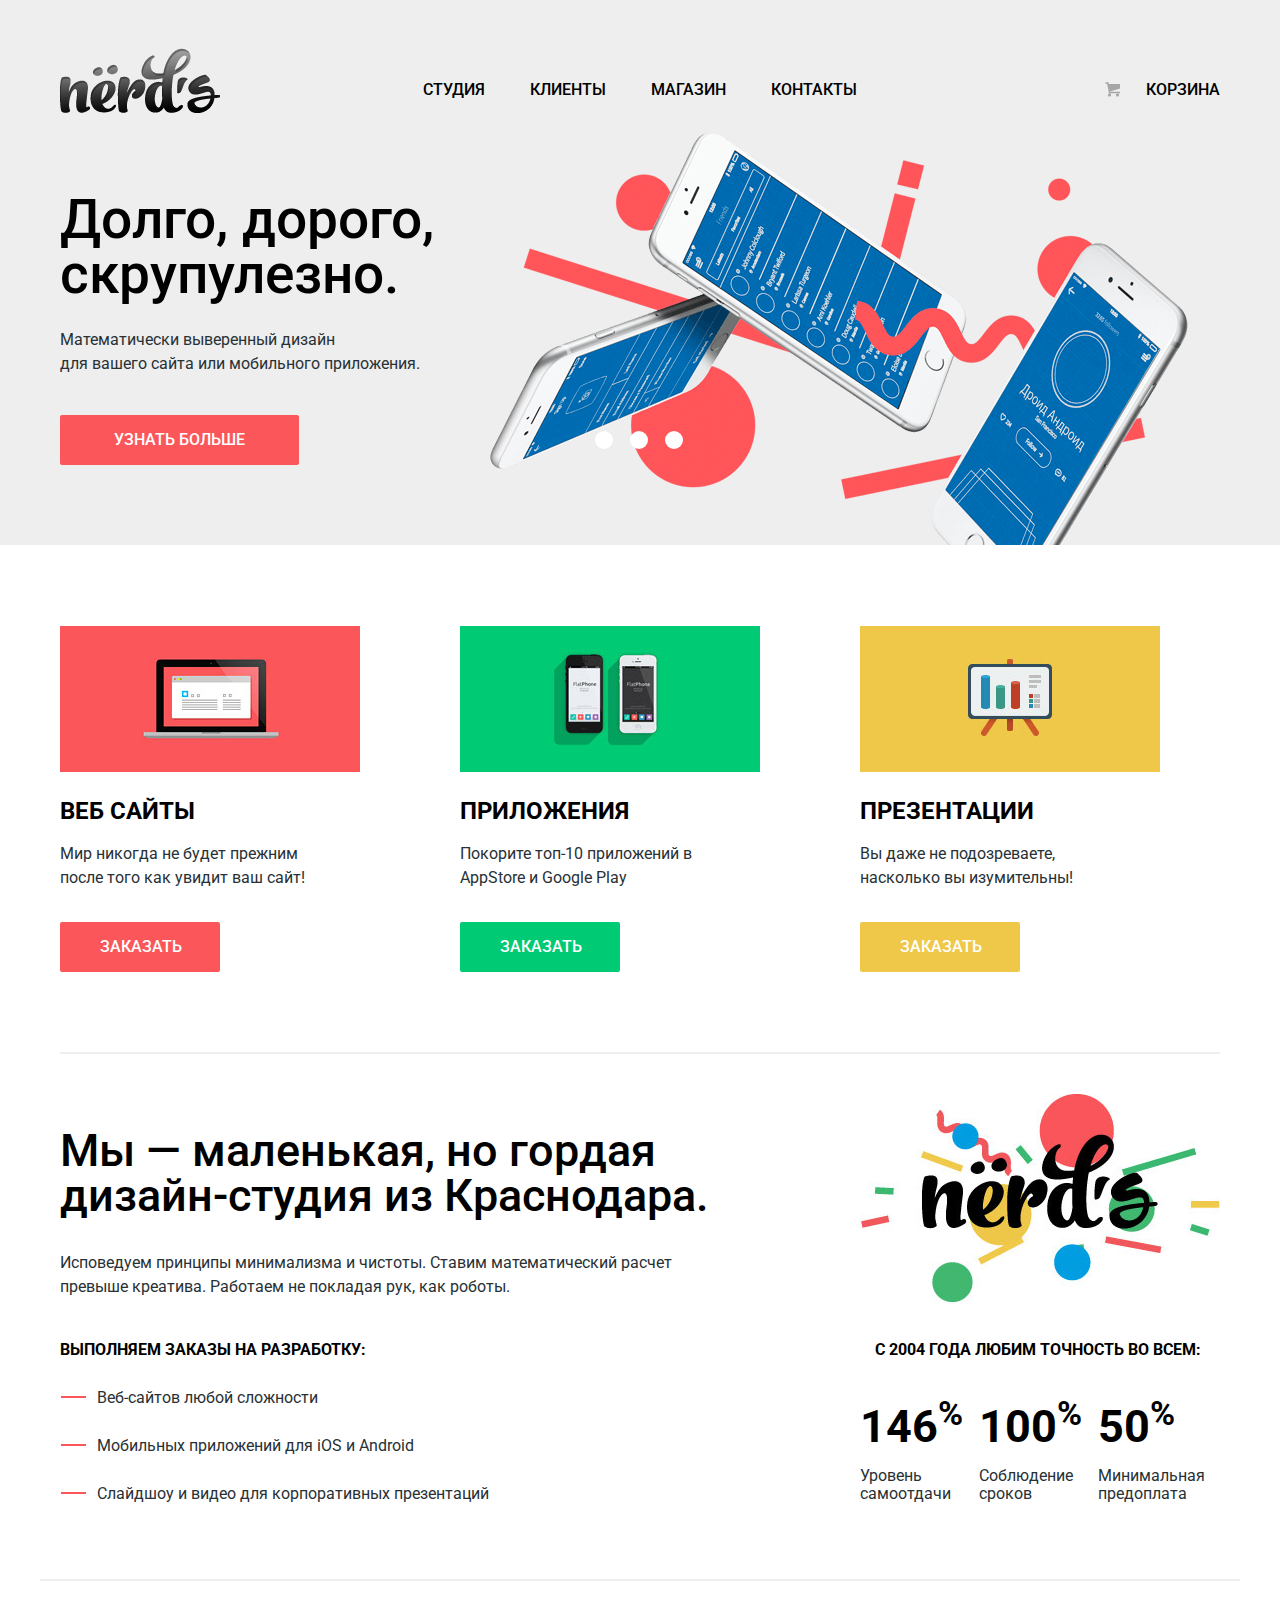
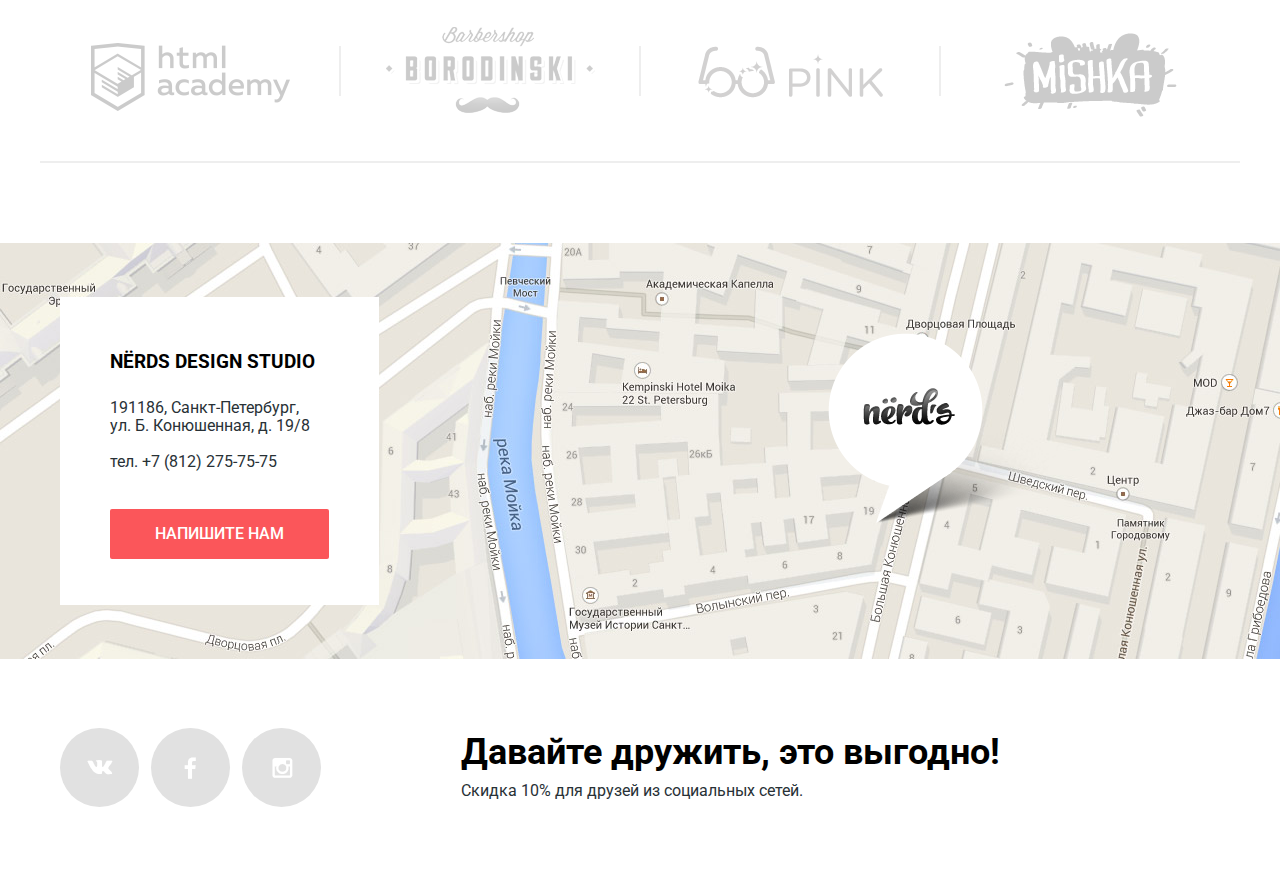
==== commit d4011375: "Исправление багов в слайдере" ====
--- a/index.html
+++ b/index.html
@@ -4,7 +4,7 @@
     <meta charset="utf-8">
     <title>Nerds</title>
     <link href="css/normalize.css" rel="stylesheet">
-    <link href="css/style.css" rel="stylesheet">
+    <link href="css/style.min.css" rel="stylesheet">
     <link href="https://fonts.googleapis.com/css?family=Roboto:400,500,700&amp;subset=cyrillic,latin-ext" rel="stylesheet">
   </head>
 
--- a/css/style.min.css
+++ b/css/style.min.css
@@ -0,0 +1 @@
+body{margin:0;padding:0;min-width:1200px;font-family:Roboto,Arial,sans-serif;font-size:16px;line-height:1.5;font-weight:400;color:#283136;background-color:#fff}a{text-decoration:none;color:#000}.wrapper{background-color:#eee}.container{box-sizing:border-box;width:1200px;padding:0 20px;margin:0 auto}.header{padding-top:48px}.container-flex{display:flex;flex-wrap:wrap}.logo-active:focus,.logo-active:hover{outline:0;opacity:.8}.logo-active:active{opacity:.3}.nav{margin-left:auto;margin-right:auto;padding-top:27px;font-size:0}.nav-link{position:relative;margin-right:45px;text-transform:uppercase;font-size:16px;line-height:30px;font-weight:500;color:#000}.nav-link::after{content:"";position:absolute;left:0;right:0;bottom:-10px;height:2px;background-color:#fb565a;display:none}.basket{padding-top:27px;font-size:0}.basket-link{position:relative;text-transform:uppercase;font-size:16px;line-height:30px;font-weight:500;color:#000;padding-left:41px}.basket-link::after{content:"";position:absolute;left:41px;right:0;bottom:-10px;height:2px;background-color:#fb565a;display:none}.basket-link::before{content:"";position:absolute;top:2px;left:0;width:15px;height:15px;background:url(../img/sprite-icon.png) no-repeat -3px -42px;opacity:.3}.basket-link:focus,.basket-link:hover,.nav-link:not(.active):focus,.nav-link:not(.active):hover{outline:0;color:#fb565a}.basket-link:not(.active):active,.nav-link:not(.active):active{color:rgba(0,0,0,.3)}.active::after{display:block}.slider{position:relative}.slide{padding-top:72px;padding-bottom:80px;display:none}.slide-1{background-image:url(../img/slide1.png);background-repeat:no-repeat;background-position:430px 12px}.slide-2{background-image:url(../img/slide2.png);background-repeat:no-repeat;background-position:500px 0}.slide-3{background-image:url(../img/slide3.png);background-repeat:no-repeat;background-position:400px 15px}.slide-select-1:checked~.slide-1,.slide-select-2:checked~.slide-2,.slide-select-3:checked~.slide-3{display:block}.slide-select{display:none}.slide-title{margin:0;box-sizing:border-box;width:560px;text-align:left;font-size:55px;line-height:55px;font-weight:500;color:#000;margin-bottom:26px}.slide-description{margin:0;margin-bottom:39px}.button{display:inline-block;box-sizing:border-box;padding:16px 40px;text-align:center;text-transform:uppercase;line-height:18px;font-weight:500;color:#fff;border:none;border-radius:2px;cursor:pointer;outline:0}.button-pink{background-color:#fb565a}.button-pink:focus,.button-pink:hover{background-color:#e74246}.button:active{color:rgba(255,255,255,.3);box-shadow:inset 0 3px 0 0 rgba(0,0,0,.1)}.button-pink:active{background-color:#d7373b}.button-green{background-color:#00ca74}.button-green:focus,.button-green:hover{background-color:#00bc6c}.button-green:active{background-color:#00aa62}.button-yellow{background-color:#efc84a}.button-yellow:focus,.button-yellow:hover{background-color:#eab534}.button-yellow:active{background-color:#e5a722}.button-gray{background-color:#eee;color:#000}.button-gray:not(.page-current):focus,.button-gray:not(.page-current):hover{background-color:#dfdfdf}.button-gray:active{background-color:#d5d5d5;color:rgba(0,0,0,.3);box-shadow:inset 0 3px 0 0 rgba(0,0,0,.1)}.slide-button{padding:16px 54px}.slider-controls{position:absolute;display:flex;bottom:96px;left:555px;font-size:0}.slider-controls-select{position:relative;display:inline-block;vertical-align:top;box-sizing:border-box;width:18px;height:18px;border-radius:50%;background-color:#fff;margin-right:17px;cursor:pointer}.slider-controls-select::before{content:"";position:absolute;top:50%;left:50%;-webkit-transform:translate(-50%,-50%);transform:translate(-50%,-50%);box-sizing:border-box;width:8px;height:8px;border:2px solid #c1c1c1;border-radius:50%;display:none}.slide-select-1:checked~.slider-controls .toggle-1,.slide-select-2:checked~.slider-controls .toggle-2,.slide-select-3:checked~.slider-controls .toggle-3{display:block}.catalog-title{margin:0;margin-top:71px;width:960px;margin-left:auto;margin-right:auto;padding-bottom:109px;text-align:center;font-size:55px;line-height:55px;font-weight:500;color:#000}.advantages-list{display:flex;flex-wrap:wrap;margin:0;padding:0;list-style:none;padding-top:81px;padding-bottom:80px;border-bottom:2px solid #eee}.advantages-item{width:360px}.advantages-item:not(:first-child){margin-left:40px}.advantages-image{margin-bottom:17px}.advantages-title{margin:0;text-transform:uppercase;font-size:24px;line-height:30px;font-weight:700;color:#000;margin-bottom:16px}.advantages-description{margin:0;width:260px;margin-bottom:32px}.order-button{width:160px}.about-us-content{display:flex;flex-wrap:wrap;padding-bottom:73px}.about-us-left{box-sizing:border-box;width:660px;padding-top:74px}.about-us-title{margin:0;font-size:45px;line-height:45px;font-weight:500;color:#000;margin-bottom:33px}.about-us-description{margin:0;margin-bottom:39px}.about-us-orders{margin:0;text-transform:uppercase;font-weight:700;color:#000}.services{margin:0;padding:0;list-style:none}.services-item{position:relative;margin-top:24px;padding-left:37px}.services-item::before{content:"";position:absolute;top:10px;left:1px;width:25px;height:2px;background-color:#fb565a}.about-us-right{margin-left:auto;box-sizing:border-box;width:360px;padding-top:40px}.about-us-text{margin-top:29px;margin-bottom:42px;padding-left:15px;text-transform:uppercase;font-weight:700;color:#000}.benefits{margin:0;padding:0;list-style:none;display:flex;flex-wrap:wrap}.benefits-item{max-width:105px}.benefits-item:not(:first-child){margin-left:14px}.benefits-persentage{font-size:45px;line-height:45px;font-weight:700;color:#000}.benefits-description{margin:0;line-height:18px;margin-top:18px}.about-us{border-bottom:2px solid #eee}.partners{padding-top:46px;padding-bottom:37px;border-bottom:2px solid #eee;margin-bottom:80px}.partners-list{display:flex;flex-wrap:wrap;justify-content:space-between;align-items:flex-start}.partners-link{box-sizing:border-box;width:260px;text-align:center;position:relative}.partners-link:nth-child(1){padding-top:16px}.partners-link:nth-child(3){padding-top:19px}.partners-link:nth-child(4){padding-top:6px}.partners-logo{opacity:.2}.partners-logo:focus,.partners-logo:hover{outline:0;opacity:1}.partners-logo:active{opacity:.1}.partners-link:not(:last-child)::after{content:"";position:absolute;z-index:10;top:19px;right:-21px;width:2px;height:50px;background-color:#eee}.contacts{padding:54px 0;background-image:url(../img/map-marker.png),url(../img/map.jpg);background-repeat:no-repeat;background-size:231px,cover;background-position:828px 90px,0 0;position:relative}iframe{position:absolute;top:0;left:0;bottom:0;right:0;z-index:5}.contacts-block{box-sizing:border-box;width:319px;padding:50px;padding-top:56px;padding-bottom:46px;background-color:#fff;position:relative;z-index:10}.contacts-title{margin:0;text-transform:uppercase;line-height:18px;font-weight:700;color:#000;margin-bottom:28px}.contacts-address{margin:0;line-height:18px;margin-bottom:18px}.contacts-phone{margin:0;line-height:18px;margin-bottom:38px}.contacts-feedback-open{width:100%}.social{margin-top:69px;font-size:0}.social-button{position:relative;display:inline-block;vertical-align:top;box-sizing:border-box;width:79px;height:79px;border-radius:50%;background-color:#e1e1e1}.social-button:not(:last-child){margin-right:12px}.social-button::before{content:"";position:absolute;top:50%;left:50%;-webkit-transform:translate(-50%,-50%);transform:translate(-50%,-50%);width:26px;height:22px;background-image:url(../img/sprite-icon.png);background-repeat:no-repeat}.social-button:focus,.social-button:hover{outline:0;background-color:#e74246}.social-button:active{background-color:#d7373b;box-shadow:inset 0 3px 0 0 rgba(0,0,0,.1)}.social-button:active::before{opacity:.3}.vk::before{background-position:-3px 3px}.facebook::before{background-position:3px -60px}.instagramm::before{background-position:0 -18px}.footer-content{margin-top:75px;margin-left:140px;margin-bottom:77px}.footer-title{margin:0;font-size:36px;line-height:36px;font-weight:700;color:#000;margin-bottom:10px}.footer-offer{margin:0;line-height:22px}.catalog-content-flex{display:flex;flex-wrap:wrap;justify-content:space-between;align-items:flex-start;padding-top:54px}.filter-form{width:260px}.filter-item{margin:0;padding:0;border:none}.filter-title{margin:0;padding:0;text-transform:uppercase;font-size:18px;line-height:30px;font-weight:700;color:#000;margin-bottom:15px}.range-title{margin-bottom:48px}.sorting-title{margin-bottom:0}.filter-form>.filter-item{margin-bottom:45px}.filter-form>.filter-item:nth-child(1){margin-bottom:54px}.range-controls{position:relative;box-sizing:border-box;width:260px;height:80px;padding:39px 21px;border-radius:2px;background-color:#eee;margin-bottom:14px}.scale{height:2px;background-color:#d7dcde;padding-left:18px}.bar{width:122px;height:2px;background-color:#00ca74}.toggle{position:absolute;top:29px;width:4px;height:4px;background-color:#ababab;border:8px solid #fff;border-radius:50%;cursor:pointer}.toggle-min{left:18px}.toggle-max{left:160px}.max-price,.min-price{line-height:22px;text-transform:uppercase}.min-price{margin-right:28px}.price-value{margin-left:12px;box-sizing:border-box;width:80px;padding:8px;text-align:center;font:inherit;line-height:inherit;border:none;border-radius:2px;background-color:#eee}.filter-select{display:none}.filter-value{position:relative;display:block;padding-left:36px;line-height:22px;margin-bottom:18px;cursor:pointer}.filter-value:last-child{margin-bottom:0}.filter-value::before{content:"";position:absolute;left:0;box-sizing:border-box}.radio::before{top:-1px;width:24px;height:24px;border:4px solid #b8b8b8;border-radius:50%}.checkbox::before{top:-1px;width:23px;height:23px;border:2px solid #b8b8b8;border-radius:4px}.radio::after{content:"";position:absolute;display:none;left:8px;top:7px;width:8px;height:8px;border-radius:50%;background-color:#b8b8b8}.checkbox::after{content:"";position:absolute;display:none;left:6px;top:-1px;box-sizing:border-box;width:21px;height:13px;border-bottom:5px solid #b8b8b8;border-left:5px solid #b8b8b8;box-shadow:0 2px 0 0 #fff,inset 0 -2px 0 0 #fff;-webkit-transform:rotate(-45deg);transform:rotate(-45deg)}.filter-select:checked+.filter-value::after{display:block}.filter-value:hover{color:#000}.checkbox:hover::after,.filter-value:hover::before{border-color:#4d4d4d}.radio:hover::after{background-color:#4d4d4d}.filter-select:disabled+.filter-value{opacity:.3;cursor:auto}.filter-select:disabled+.filter-value::after,.filter-select:disabled+.filter-value::before{opacity:.1}.filter-submit{width:100%;border:none;cursor:pointer;font-weight:500;margin-top:2px}.product{width:760px}.product-sorting{display:flex;flex-wrap:nowrap;align-items:flex-start;margin-bottom:55px;position:relative;margin-top:4px}.sorting-title{font-size:18px;line-height:18px}.sort-value{text-transform:uppercase;font-size:14px;line-height:18px;font-weight:400;color:#000;opacity:.3;cursor:pointer}.sort-value:first-of-type{margin-left:auto}.sort-value:not(:last-of-type){margin-right:26px}.sort-value:last-of-type{margin-right:89px}.arrow{padding:0;box-sizing:border-box;width:10px;height:18px;border-top:9px solid #000;border-bottom:9px solid #000;border-left:5px solid #000;border-right:5px solid #000;background-color:transparent;opacity:.3;cursor:pointer;position:absolute}.select-prev{right:10px;top:5px;margin-right:20px;border-left-color:transparent;border-right-color:transparent;border-bottom-color:transparent}.select-next{right:0;bottom:4px;border-left-color:transparent;border-right-color:transparent;border-top-color:transparent}.arrow:focus,.arrow:hover,.sort-value:focus,.sort-value:hover{outline:0;opacity:.6}.arrow:active,.filter-select:checked+.sort-value{outline:0;opacity:1}.product-container{display:flex;flex-wrap:wrap;justify-content:space-between}.product-item{position:relative;box-sizing:border-box;width:360px;margin-bottom:33px;padding-top:41px;background-color:rgba(77,77,77,.12);transition:all .5s;overflow:hidden}.product-item:hover{background-color:rgba(77,77,77,1)}.product-item::before{content:"";position:absolute;top:13px;left:16px;width:14px;height:14px;background-color:#fff;border-radius:50%;box-shadow:22px 0 0 0 #fff,44px 0 0 0 #fff}.product-image{display:block;width:360px;height:576px}.product-details{position:absolute;bottom:-230px;padding:27px 60px 43px;text-align:center;background-color:#eee;transition:all .2s}.product-item:hover .product-details{bottom:0}.product-title{margin:0;margin-bottom:15px}.product-link{text-transform:uppercase;font-size:18px;line-height:30px;font-weight:700;margin-bottom:23px}.product-description{margin:0;line-height:18px;margin-top:15;margin-bottom:30px}.product-button{width:200px}.page-list{display:flex;flex-wrap:wrap;padding-left:93px}.page-number{box-sizing:border-box;width:50px;border-radius:2px;padding:16px 5px;margin-right:14px;text-align:center;line-height:18px;font-weight:500;text-transform:uppercase}.page-number:first-child{margin-left:auto}.page-number:last-child{margin-right:auto}.page-current{background-color:transparent;border:3px solid #dbdbdb;padding:13px 5px}.page-next{width:260px}.page{margin-top:25px;margin-bottom:60px}.feedback{position:fixed;z-index:100;top:50%;left:50%;-webkit-transform:translate(-50%,-50%);transform:translate(-50%,-50%);box-sizing:border-box;width:960px;background-color:#fff;padding:82px 100px 84px;box-shadow:0 20px 40px 0 rgba(0,1,1,.75);display:none}@-webkit-keyframes color{0%,100%,20%,40%,60%,80%{background-color:#fff}10%,30%,50%,70%,90%{background-color:red}}@keyframes color{0%,100%,20%,40%,60%,80%{background-color:#fff}10%,30%,50%,70%,90%{background-color:red}}@-webkit-keyframes appearance{0%{opacity:0}100%{opacity:1}}@keyframes appearance{0%{opacity:0}100%{opacity:1}}.feedback-show{display:block;-webkit-animation-name:appearance;animation-name:appearance;-webkit-animation-duration:.6s;animation-duration:.6s}.feedback-error{-webkit-animation:color .2s;animation:color .2s}.feedback-close-button{position:absolute;top:78px;right:90px;width:20px;height:20px;border:none;background-color:transparent;cursor:pointer;opacity:.3}.feedback-close-button::after,.feedback-close-button::before{content:"";position:absolute;top:8px;width:24px;height:5px;background-color:#e74246}.feedback-close-button::before{left:-2px;-webkit-transform:rotate(45deg);transform:rotate(45deg)}.feedback-close-button::after{right:-2px;-webkit-transform:rotate(-45deg);transform:rotate(-45deg)}.feedback-close-button:focus,.feedback-close-button:hover{outline:0;opacity:1}.feedback-close-button:active{opacity:.1}.feedback-title{margin:0;font-size:45px;line-height:45px;font-weight:500;color:#000;margin-bottom:52px}.feedback-form{font-size:0}.feedback-section{display:inline-block;vertical-align:top;font-size:16px;line-height:18px}.feedback-section:first-of-type{margin-right:40px}.feedback-section:last-of-type{width:100%;margin-top:38px;margin-bottom:47px}.feedback-label{display:block;font-weight:700;color:#000;margin-bottom:12px}.feedback-field{box-sizing:border-box;width:360px;height:50px;border:2px solid #d7dcde;border-radius:2px;padding:14px 13px;font-size:inherit;line-height:inherit;font-family:Roboto,Arial,sans-serif;color:rgba(68,68,68,.5)}.feedback-field:hover{border-color:#b4b9bb}.feedback-field:focus{outline:0;border-color:#000;color:rgba(68,68,68,1)}.feedback-field:invalid{border-color:#e74246;color:#e74246}.feedback-text{display:block;width:100%;height:118px}.feedback-send{width:260px}